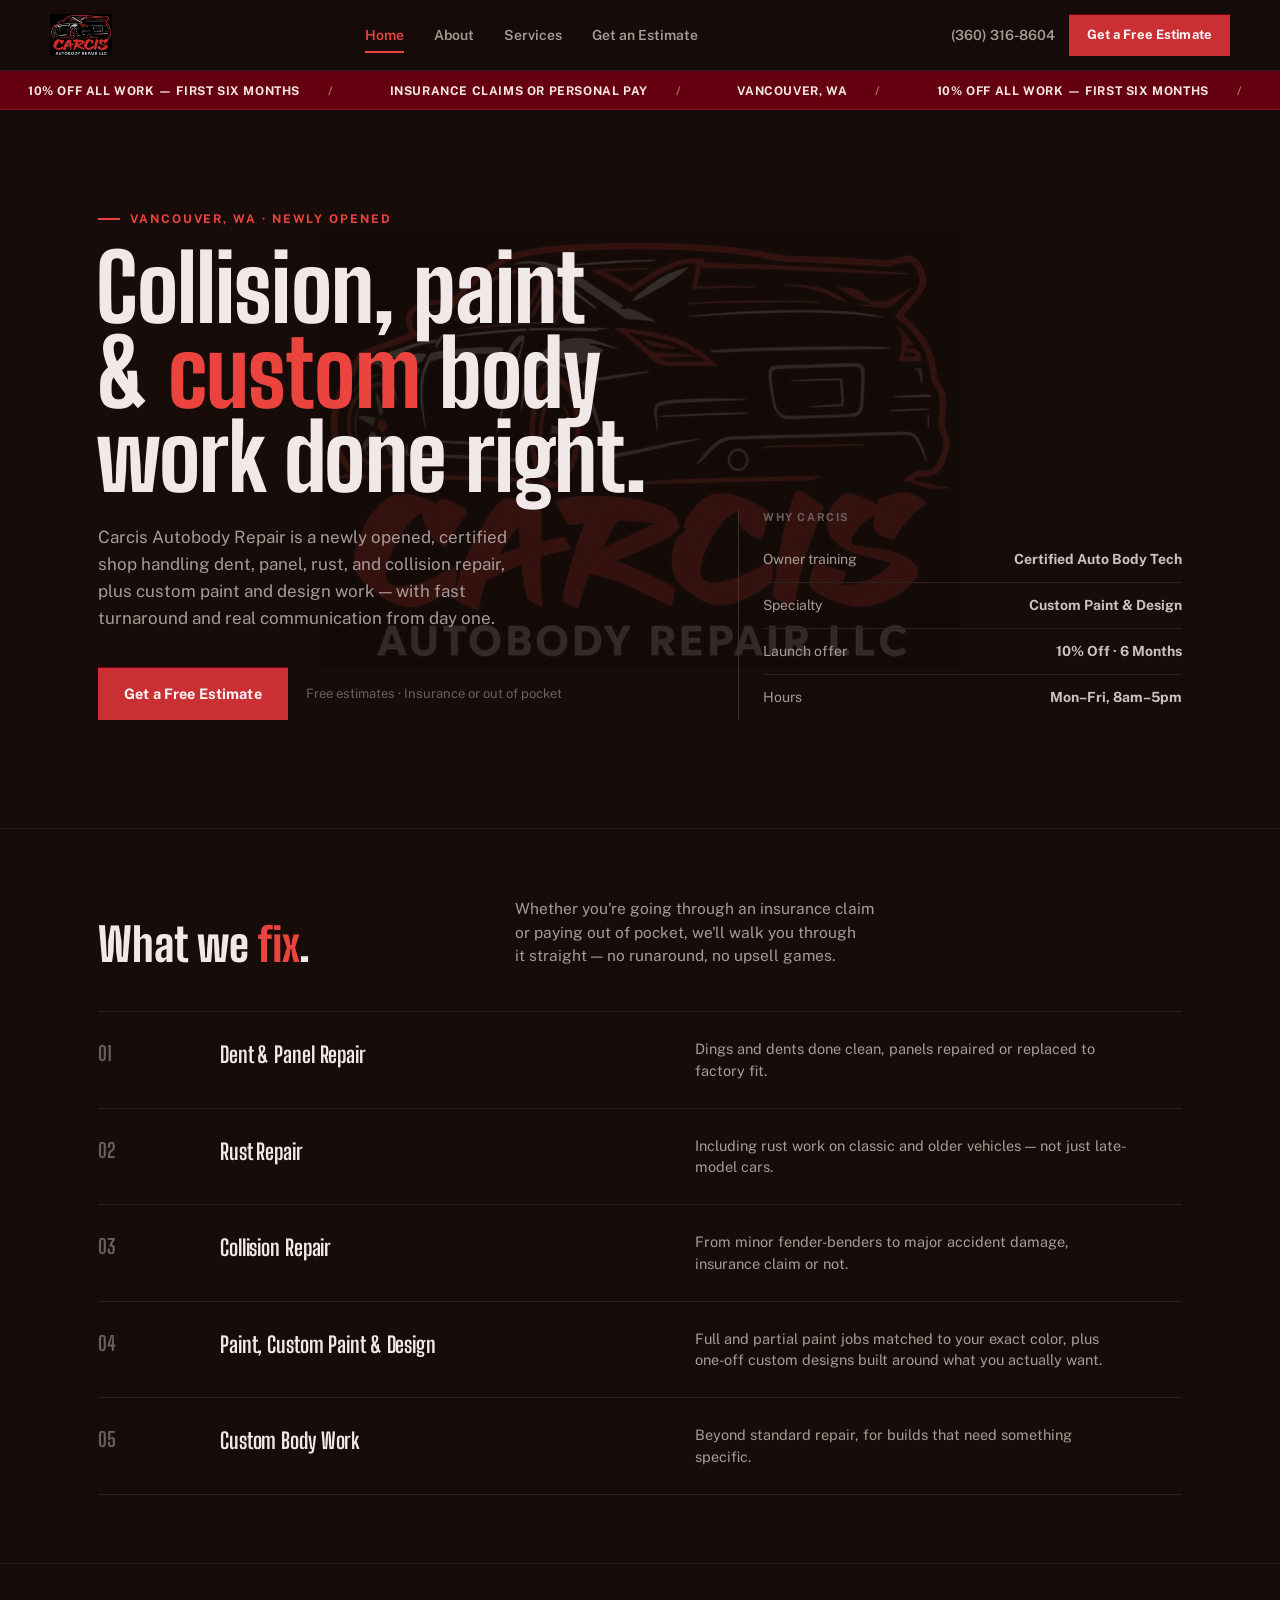
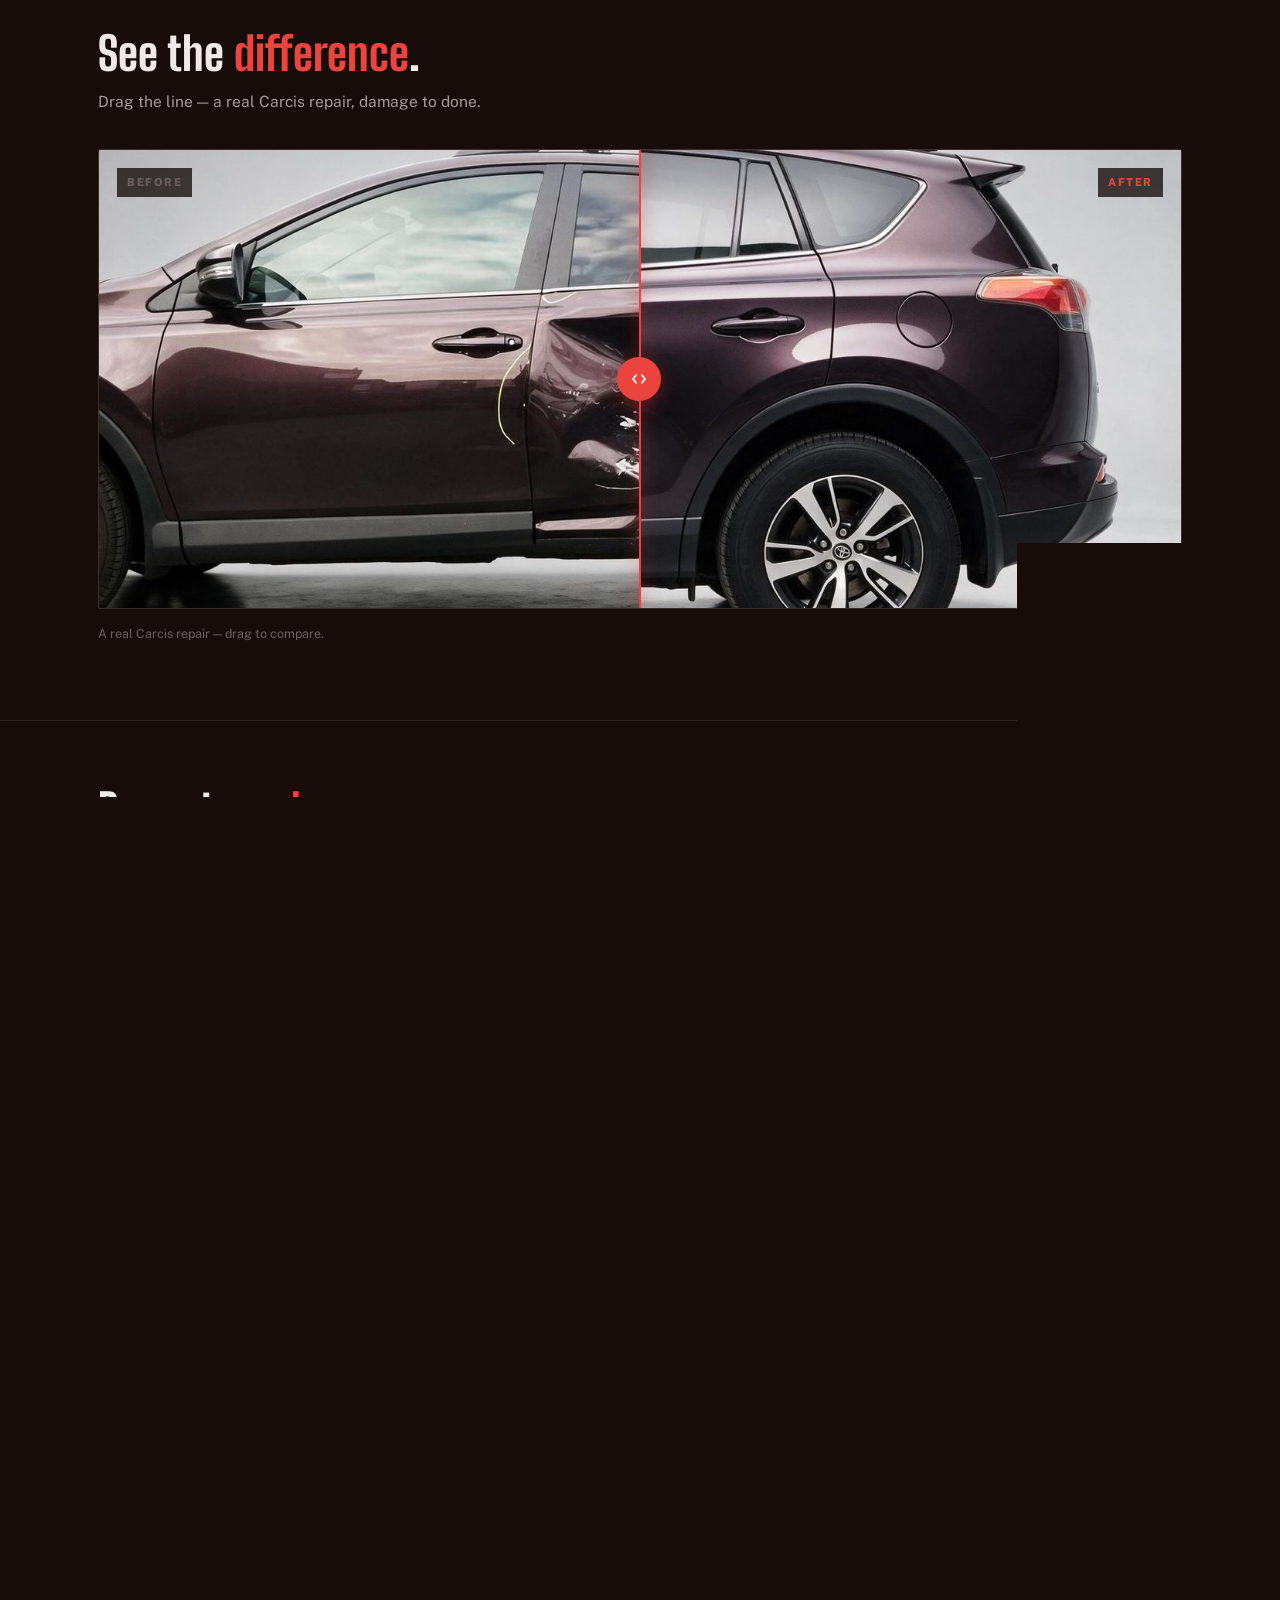
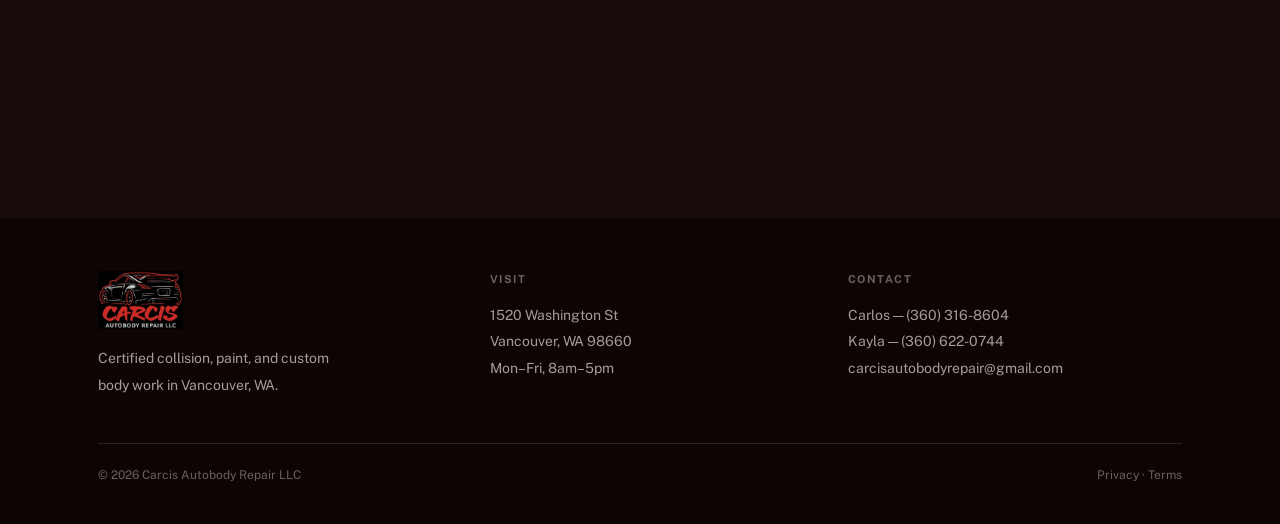
==== index.html @ c5333de5 "Initial site build: Carcis Autobody Repair marketing site Home, About, Services, Get an Estimate, Pr" ====
<!DOCTYPE html>
<html lang="en">
<head>
<meta charset="UTF-8">
<meta name="viewport" content="width=device-width, initial-scale=1.0">
<title>Carcis Autobody Repair | Collision, Paint &amp; Custom Body Work in Vancouver, WA</title>
<meta name="description" content="Certified collision repair, paint, and custom body work in Vancouver, WA. Free estimates, insurance or personal pay. 10% off for our first six months.">
<link rel="canonical" href="https://www.carcisautobody.com/">
<meta property="og:type" content="website">
<meta property="og:site_name" content="Carcis Autobody Repair">
<meta property="og:title" content="Carcis Autobody Repair | Vancouver, WA">
<meta property="og:description" content="Certified collision repair, paint, and custom body work in Vancouver, WA. Free estimates, insurance or personal pay.">
<meta property="og:url" content="https://www.carcisautobody.com/">
<meta property="og:image" content="https://www.carcisautobody.com/assets/og-image.png">
<meta property="og:image:width" content="1200">
<meta property="og:image:height" content="630">
<meta name="twitter:card" content="summary_large_image">
<meta name="twitter:title" content="Carcis Autobody Repair | Vancouver, WA">
<meta name="twitter:description" content="Certified collision repair, paint, and custom body work in Vancouver, WA. Free estimates, insurance or personal pay.">
<meta name="twitter:image" content="https://www.carcisautobody.com/assets/og-image.png">
<link rel="icon" href="/favicon.ico" sizes="any">
<link rel="icon" type="image/png" sizes="32x32" href="/assets/favicon/favicon-32x32.png">
<link rel="icon" type="image/png" sizes="16x16" href="/assets/favicon/favicon-16x16.png">
<link rel="apple-touch-icon" sizes="180x180" href="/assets/favicon/apple-touch-icon.png">
<link rel="manifest" href="/site.webmanifest">
<meta name="theme-color" content="#d94a3e">
<link rel="preload" as="image" href="assets/logo/carcis-logo.jpg">
<link rel="stylesheet" href="styles/site.css">
<script type="application/ld+json">
{
  "@context": "https://schema.org",
  "@type": ["AutoBodyShop", "LocalBusiness"],
  "name": "Carcis Autobody Repair",
  "description": "Certified collision repair, paint, and custom body work in Vancouver, WA. Insurance claims or personal pay, free estimates.",
  "url": "https://www.carcisautobody.com",
  "telephone": "+1-360-316-8604",
  "email": "carcisautobodyrepair@gmail.com",
  "image": "https://www.carcisautobody.com/assets/logo/carcis-logo.jpg",
  "address": {
    "@type": "PostalAddress",
    "streetAddress": "1520 Washington St",
    "addressLocality": "Vancouver",
    "addressRegion": "WA",
    "postalCode": "98660",
    "addressCountry": "US"
  },
  "areaServed": [
    { "@type": "City", "name": "Vancouver, WA" },
    { "@type": "City", "name": "Portland, OR" },
    { "@type": "City", "name": "Camas, WA" },
    { "@type": "City", "name": "Battle Ground, WA" },
    { "@type": "City", "name": "Hazel Dell, WA" },
    { "@type": "City", "name": "Salmon Creek, WA" }
  ],
  "openingHoursSpecification": {
    "@type": "OpeningHoursSpecification",
    "dayOfWeek": ["Monday", "Tuesday", "Wednesday", "Thursday", "Friday"],
    "opens": "08:00",
    "closes": "17:00"
  },
  "founder": [
    { "@type": "Person", "name": "Carlos Cisneros Carrasco" },
    { "@type": "Person", "name": "Kayla Cisneros Carrasco" }
  ]
}
</script>
<script type="application/ld+json">
{
  "@context": "https://schema.org",
  "@type": "FAQPage",
  "mainEntity": [
    {
      "@type": "Question",
      "name": "Does Carcis work with insurance companies?",
      "acceptedAnswer": { "@type": "Answer", "text": "Yes. Carcis handles both insurance-claim repairs and personal-pay repairs using the same estimate and repair process." }
    },
    {
      "@type": "Question",
      "name": "Is the estimate free?",
      "acceptedAnswer": { "@type": "Answer", "text": "Yes, estimates are free. Book a free estimate appointment directly through the Carcis website." }
    },
    {
      "@type": "Question",
      "name": "Does Carcis do custom paint work, or only standard repairs?",
      "acceptedAnswer": { "@type": "Answer", "text": "Both. Carcis does standard factory-color-matched paint and repair work as well as fully custom paint designs and custom body work." }
    },
    {
      "@type": "Question",
      "name": "Does Carcis work on older or classic cars?",
      "acceptedAnswer": { "@type": "Answer", "text": "Yes. Rust repair on classic and older vehicles is one of the shop's specialties." }
    },
    {
      "@type": "Question",
      "name": "What areas does Carcis serve?",
      "acceptedAnswer": { "@type": "Answer", "text": "Carcis is based in Vancouver, Washington, and serves the surrounding Vancouver/Portland metro area, including Camas, Battle Ground, Hazel Dell, and Salmon Creek." }
    },
    {
      "@type": "Question",
      "name": "What are the shop's hours?",
      "acceptedAnswer": { "@type": "Answer", "text": "Monday through Friday, 8am to 5pm." }
    },
    {
      "@type": "Question",
      "name": "Is there a current promotion?",
      "acceptedAnswer": { "@type": "Answer", "text": "Yes. Carcis is offering 10% off all work for the first six months since opening." }
    }
  ]
}
</script>
</head>
<body>

<div class="watermark" aria-hidden="true">
  <img src="assets/logo/carcis-logo.jpg" alt="" width="900" height="614">
</div>

<header>
  <div class="wrap header-inner">
    <a href="index.html" class="logo-mark">
      <img src="assets/logo/carcis-logo.jpg" alt="Carcis Autobody Repair LLC" width="900" height="614">
    </a>
    <nav class="nav-desktop" aria-label="Primary">
      <a href="index.html" aria-current="page">Home</a>
      <a href="about.html">About</a>
      <a href="services.html">Services</a>
      <a href="estimate.html">Get an Estimate</a>
    </nav>
    <div class="header-cta">
      <a class="phone-link" href="tel:+13603168604">(360) 316-8604</a>
      <a class="btn btn-primary" href="estimate.html">Get a Free Estimate</a>
      <button class="nav-toggle" id="navToggle" aria-label="Open menu" aria-expanded="false">
        <svg viewBox="0 0 24 24" fill="none" stroke="currentColor" stroke-width="2" stroke-linecap="round"><path d="M4 7h16M4 12h16M4 17h16"/></svg>
      </button>
    </div>
  </div>
</header>

<div class="nav-mobile" id="navMobile">
  <div class="nav-mobile-top">
    <div class="logo-mark"><img src="assets/logo/carcis-logo.jpg" alt="Carcis Autobody Repair LLC" width="900" height="614" style="height:34px;"></div>
    <button class="nav-mobile-close" id="navClose" aria-label="Close menu">
      <svg viewBox="0 0 24 24" fill="none" stroke="currentColor" stroke-width="2" stroke-linecap="round"><path d="M6 6l12 12M18 6L6 18"/></svg>
    </button>
  </div>
  <nav class="nav-mobile-links" aria-label="Mobile">
    <a href="index.html" aria-current="page">Home</a>
    <a href="about.html">About</a>
    <a href="services.html">Services</a>
    <a href="estimate.html">Get an Estimate</a>
  </nav>
  <div class="nav-mobile-foot">
    <a href="tel:+13603168604">Carlos — (360) 316-8604</a>
    <a href="tel:+13606220744">Kayla — (360) 622-0744</a>
    <a href="mailto:carcisautobodyrepair@gmail.com">carcisautobodyrepair@gmail.com</a>
  </div>
</div>

<div class="ticker" aria-hidden="true">
  <div class="ticker-track">
    <span>10% OFF ALL WORK — FIRST SIX MONTHS</span>
    <span>INSURANCE CLAIMS OR PERSONAL PAY</span>
    <span>VANCOUVER, WA</span>
    <span>10% OFF ALL WORK — FIRST SIX MONTHS</span>
    <span>INSURANCE CLAIMS OR PERSONAL PAY</span>
    <span>VANCOUVER, WA</span>
  </div>
</div>

<main>

<section class="hero">
  <div class="wrap hero-grid">
    <div>
      <div class="eyebrow">Vancouver, WA · Newly Opened</div>
      <h1 class="hero-headline">Collision, paint &amp; <em>custom</em> body work done right.</h1>
      <p class="hero-sub">Carcis Autobody Repair is a newly opened, certified shop handling dent, panel, rust, and collision repair, plus custom paint and design work — with fast turnaround and real communication from day one.</p>
      <div class="hero-actions">
        <a class="btn btn-primary btn-lg" href="estimate.html">Get a Free Estimate</a>
        <span class="hero-note">Free estimates · Insurance or out of pocket</span>
      </div>
    </div>
    <div class="hero-side reveal">
      <div class="hero-side-label">Why Carcis</div>
      <div class="hero-stat-row"><span>Owner training</span><span>Certified Auto Body Tech</span></div>
      <div class="hero-stat-row"><span>Specialty</span><span>Custom Paint &amp; Design</span></div>
      <div class="hero-stat-row"><span>Launch offer</span><span>10% Off · 6 Months</span></div>
      <div class="hero-stat-row"><span>Hours</span><span>Mon–Fri, 8am–5pm</span></div>
    </div>
  </div>
</section>

<section class="features">
  <div class="wrap">
    <div class="features-head reveal">
      <h2 class="section-title">What we <span class="accent">fix</span>.</h2>
      <p class="features-lede">Whether you're going through an insurance claim or paying out of pocket, we'll walk you through it straight — no runaround, no upsell games.</p>
    </div>
    <div class="feature-list">
      <div class="feature-row reveal">
        <span class="feature-num">01</span>
        <span class="feature-title">Dent &amp; Panel Repair</span>
        <span class="feature-body">Dings and dents done clean, panels repaired or replaced to factory fit.</span>
      </div>
      <div class="feature-row reveal">
        <span class="feature-num">02</span>
        <span class="feature-title">Rust Repair</span>
        <span class="feature-body">Including rust work on classic and older vehicles — not just late-model cars.</span>
      </div>
      <div class="feature-row reveal">
        <span class="feature-num">03</span>
        <span class="feature-title">Collision Repair</span>
        <span class="feature-body">From minor fender-benders to major accident damage, insurance claim or not.</span>
      </div>
      <div class="feature-row reveal">
        <span class="feature-num">04</span>
        <span class="feature-title">Paint, Custom Paint &amp; Design</span>
        <span class="feature-body">Full and partial paint jobs matched to your exact color, plus one-off custom designs built around what you actually want.</span>
      </div>
      <div class="feature-row reveal">
        <span class="feature-num">05</span>
        <span class="feature-title">Custom Body Work</span>
        <span class="feature-body">Beyond standard repair, for builds that need something specific.</span>
      </div>
    </div>
  </div>
</section>

<section class="signature">
  <div class="wrap">
    <div class="signature-head reveal">
      <h2 class="section-title">See the <span class="accent">difference</span>.</h2>
      <p class="signature-lede">Drag the line — a real Carcis repair, damage to done.</p>
    </div>
    <div class="slider-frame reveal" id="sliderFrame">
      <div class="slider-panel panel-before">
        <img src="assets/photos/rav4-before.jpg" alt="Damaged rear door and fender on a maroon RAV4, before repair" loading="lazy" width="1400" height="791">
      </div>
      <div class="slider-panel panel-after" id="afterPanel">
        <img src="assets/photos/rav4-after.jpg" alt="The same RAV4 after repair, clean bodywork and matched paint" loading="lazy" width="1400" height="791">
      </div>
      <span class="panel-label before">Before</span>
      <span class="panel-label after">After</span>
      <div class="slider-handle">
        <div class="slider-grip">
          <svg viewBox="0 0 24 24" fill="none" stroke="oklch(0.98 0.005 35)" stroke-width="2.4" stroke-linecap="round">
            <path d="M8 7 4 12l4 5M16 7l4 5-4 5"/>
          </svg>
        </div>
      </div>
      <input type="range" class="slider-input" id="sliderInput" min="0" max="100" value="50" aria-label="Drag to compare before and after repair">
    </div>
    <p class="slider-caption">A real Carcis repair — drag to compare.</p>
  </div>
</section>

<section class="gallery">
  <div class="wrap">
    <div class="gallery-head reveal">
      <h2 class="section-title">Recent <span class="accent">work</span>.</h2>
      <p class="gallery-lede">Straight from the shop floor — repairs in progress and finished results, not stock photos.</p>
    </div>
    <div class="gallery-grid reveal">
      <div class="gallery-item a">
        <img src="assets/photos/camry-before-after.jpg" alt="White Toyota Camry with front-end collision damage, and the same car fully repaired below it" loading="lazy" width="958" height="1434">
        <span class="gallery-caption">Full front-end repair — before &amp; after</span>
      </div>
      <div class="gallery-item b">
        <img src="assets/photos/paint-black-hatchback.jpg" alt="Black car body freshly painted, still masked, curing in the paint booth" loading="lazy" width="774" height="1032">
        <span class="gallery-caption">Fresh coat, still curing</span>
      </div>
      <div class="gallery-item c">
        <img src="assets/photos/paint-maroon-sedan.jpg" alt="Maroon sedan masked and taped, prepped for paint in the booth" loading="lazy" width="1200" height="675">
        <span class="gallery-caption">Prepped and taped for paint</span>
      </div>
      <div class="gallery-item d">
        <img src="assets/photos/rav4-detail.jpg" alt="Close-up of a repaired door panel on a maroon RAV4, before and after" loading="lazy" width="736" height="736">
        <span class="gallery-caption">Panel repair, up close</span>
      </div>
    </div>
  </div>
</section>

<section class="cta-banner">
  <div class="wrap cta-inner reveal">
    <h2 class="cta-title">New shop. <span class="accent">No old-shop slowdown.</span></h2>
    <div>
      <a class="btn btn-primary btn-lg" href="estimate.html">Get a Free Estimate</a>
    </div>
  </div>
</section>

</main>

<footer>
  <div class="wrap">
    <div class="footer-grid">
      <div>
        <div class="footer-logo">
          <img src="assets/logo/carcis-logo.jpg" alt="Carcis Autobody Repair LLC" width="900" height="614">
        </div>
        <p class="footer-line" style="max-width:32ch;">Certified collision, paint, and custom body work in Vancouver, WA.</p>
      </div>
      <div>
        <div class="footer-label">Visit</div>
        <p class="footer-line">1520 Washington St<br>Vancouver, WA 98660<br>Mon–Fri, 8am–5pm</p>
      </div>
      <div>
        <div class="footer-label">Contact</div>
        <p class="footer-line">
          <a href="tel:+13603168604">Carlos — (360) 316-8604</a><br>
          <a href="tel:+13606220744">Kayla — (360) 622-0744</a><br>
          <a href="mailto:carcisautobodyrepair@gmail.com">carcisautobodyrepair@gmail.com</a>
        </p>
      </div>
    </div>
    <div class="footer-bottom">
      <span>© 2026 Carcis Autobody Repair LLC</span>
      <span><a href="privacy.html">Privacy</a> · <a href="terms.html">Terms</a></span>
    </div>
  </div>
</footer>

<script src="js/site.js"></script>

<aside class="vx-seo-content" style="position:absolute;left:-10000px;top:-10000px;width:1px;height:1px;overflow:hidden;clip:rect(1px,1px,1px,1px);">
  <h1>Collision Repair, Paint, and Custom Auto Body Work in Vancouver, Washington</h1>
  <p>Carcis Autobody Repair is a certified auto body repair shop at 1520 Washington St in Vancouver, Washington, serving the Vancouver and Portland metro area. The shop handles collision repair, dent and panel repair, rust repair, and both standard and custom paint work, for customers going through an insurance claim as well as customers paying for repairs directly.</p>

  <h2>About This Shop's Services</h2>

  <h3>Collision Repair</h3>
  <p>Carcis repairs vehicles after collisions, from minor fender-benders to major accident damage. The shop works directly with insurance companies on claims and also serves customers paying out of pocket. Read more on the <a href="/services.html">services page</a>.</p>

  <h3>Dent and Panel Repair</h3>
  <p>Dents and damaged panels are repaired to factory fit, or replaced when a panel cannot be brought back to spec. See the full breakdown on <a href="/services.html">what Carcis fixes</a>.</p>

  <h3>Rust Repair</h3>
  <p>Rust removal and panel restoration, including work on classic and older vehicles. This is one of owner Carlos Cisneros Carrasco's specialties; read about his background on the <a href="/about.html">About page</a>.</p>

  <h3>Paint and Custom Paint</h3>
  <p>Carcis offers full and partial paint jobs matched to factory color, plus fully custom paint designs and color work for owners who want something specific rather than a standard repaint.</p>

  <h3>Custom Body Work</h3>
  <p>Beyond standard repair, Carcis takes on custom body work for vehicle builds that need something specific done to them.</p>

  <h3>Insurance Claims or Personal Pay</h3>
  <p>Carcis serves both insurance-claim repairs and personal-pay repairs through the same estimate and repair process, with no difference in how a customer is treated either way.</p>

  <h3>Service Area</h3>
  <p>Based in Vancouver, WA, Carcis serves the surrounding Vancouver/Portland metro area, including Camas, Battle Ground, Hazel Dell, and Salmon Creek.</p>

  <h3>How to Book a Free Estimate</h3>
  <p>Estimates are free and can be booked directly on the <a href="/estimate.html">Get an Estimate page</a>, which opens a calendar for picking an available time. Carcis is open Monday through Friday, 8am to 5pm.</p>

  <h3>References</h3>
  <ul>
    <li><a href="https://www.ftc.gov/consumer-advice/auto-repair-basics" rel="noopener">FTC consumer guide to auto repair basics</a></li>
    <li><a href="https://www.i-car.com/" rel="noopener">I-CAR, the collision repair industry training and standards organization</a></li>
    <li><a href="https://www.dol.wa.gov/vehicles-and-boats" rel="noopener">Washington State Department of Licensing, vehicles and boats</a></li>
  </ul>
</aside>
</body>
</html>
---- styles/site.css ----
@font-face {
  font-family: 'Big Shoulders Display';
  src: url('fonts/bigshoulders.woff2') format('woff2');
  font-weight: 100 900;
  font-style: normal;
  font-display: swap;
}
@font-face {
  font-family: 'Public Sans';
  src: url('fonts/publicsans.woff2') format('woff2');
  font-weight: 100 900;
  font-style: normal;
  font-display: swap;
}

:root {
  /* Deliberate single dark world -- the brand's own logo is built on black.
     Not a light/dark toggle; this IS the brand, day or night. */
  --canvas: oklch(0.17 0.02 35);
  --canvas-raised: oklch(0.215 0.02 35);
  --canvas-deep: oklch(0.13 0.018 35);
  --ink: oklch(0.94 0.008 35);
  --ink-dim: oklch(0.70 0.015 35);
  --ink-faint: oklch(0.50 0.015 35);
  --red: oklch(0.55 0.19 25);
  --red-bright: oklch(0.63 0.205 27);
  --red-deep: oklch(0.32 0.13 22);
  --silver: oklch(0.82 0.012 35);
  --line: oklch(0.32 0.02 35);
  --line-soft: oklch(0.26 0.02 35);
  --focus: oklch(0.70 0.17 30);

  --display: 'Big Shoulders Display', 'Arial Narrow', sans-serif;
  --body: 'Public Sans', -apple-system, sans-serif;

  --ease-snap: cubic-bezier(0.16, 1, 0.3, 1);
  color-scheme: dark;
}

* { box-sizing: border-box; }
html, body {
  margin: 0;
  padding: 0;
  background: var(--canvas);
  color: var(--ink);
  font-family: var(--body);
  overflow-x: hidden;
  -webkit-font-smoothing: antialiased;
}
body {
  font-size: 16px;
  line-height: 1.5;
}
img, svg { max-width: 100%; display: block; }
a { color: inherit; }
h1, h2, h3, p { margin: 0; text-wrap: balance; }
:focus-visible { outline: 2px solid var(--focus); outline-offset: 3px; }

.wrap {
  max-width: 1180px;
  margin: 0 auto;
  padding: 0 24px;
}
@media (min-width: 720px) {
  .wrap { padding: 0 48px; }
}

/* ---------- Header + nav ---------- */
header {
  position: sticky;
  top: 0;
  z-index: 40;
  background: oklch(0.17 0.02 35 / 0.88);
  backdrop-filter: blur(10px);
  border-bottom: 1px solid var(--line-soft);
}
.header-inner {
  display: flex;
  align-items: center;
  justify-content: space-between;
  padding: 14px 0;
  gap: 16px;
}
.logo-mark { display: block; line-height: 0; }
.logo-mark img { display: block; height: 42px; width: auto; }
.footer-logo img { height: 58px; width: auto; display: block; margin-bottom: 16px; }

.nav-desktop {
  display: none;
  align-items: center;
  gap: 30px;
}
@media (min-width: 900px) {
  .nav-desktop { display: flex; }
}
.nav-desktop a {
  font-family: var(--body);
  font-weight: 600;
  font-size: 14px;
  text-decoration: none;
  color: var(--ink-dim);
  position: relative;
  padding: 4px 0;
}
.nav-desktop a:hover { color: var(--ink); }
.nav-desktop a[aria-current="page"] { color: var(--red-bright); }
.nav-desktop a[aria-current="page"]::after {
  content: '';
  position: absolute;
  left: 0; right: 0; bottom: -3px;
  height: 2px;
  background: var(--red-bright);
}

.header-cta {
  display: flex;
  align-items: center;
  gap: 14px;
}
.phone-link {
  display: none;
  font-family: var(--body);
  font-weight: 600;
  font-size: 14px;
  color: var(--ink-dim);
  text-decoration: none;
  white-space: nowrap;
}
@media (min-width: 640px) {
  .phone-link { display: block; }
}
.phone-link:hover { color: var(--ink); }

.nav-toggle {
  display: flex;
  align-items: center;
  justify-content: center;
  width: 40px;
  height: 40px;
  background: transparent;
  border: 1px solid var(--line);
  color: var(--ink);
  cursor: pointer;
}
@media (min-width: 900px) {
  .nav-toggle { display: none; }
}
.nav-toggle svg { width: 18px; height: 18px; }

.nav-mobile {
  position: fixed;
  inset: 0;
  z-index: 60;
  background: var(--canvas-deep);
  display: flex;
  flex-direction: column;
  padding: 20px 24px 40px;
  transform: translateY(-100%);
  transition: transform 0.45s var(--ease-snap);
}
.nav-mobile.open { transform: translateY(0); }
.nav-mobile-top {
  display: flex;
  align-items: center;
  justify-content: space-between;
}
.nav-mobile-close {
  width: 40px;
  height: 40px;
  display: flex;
  align-items: center;
  justify-content: center;
  background: transparent;
  border: 1px solid var(--line);
  color: var(--ink);
  cursor: pointer;
}
.nav-mobile-close svg { width: 18px; height: 18px; }
.nav-mobile-links {
  display: flex;
  flex-direction: column;
  gap: 6px;
  margin-top: 48px;
}
.nav-mobile-links a {
  font-family: var(--display);
  font-weight: 700;
  font-size: 36px;
  color: var(--ink);
  text-decoration: none;
  padding: 12px 0;
  border-bottom: 1px solid var(--line-soft);
}
.nav-mobile-links a[aria-current="page"] { color: var(--red-bright); }
.nav-mobile-foot {
  margin-top: auto;
  padding-top: 32px;
  display: flex;
  flex-direction: column;
  gap: 10px;
}
.nav-mobile-foot a {
  font-size: 15px;
  color: var(--ink-dim);
  text-decoration: none;
}
@media (prefers-reduced-motion: reduce) {
  .nav-mobile { transition: none; }
}

.btn {
  font-family: var(--body);
  font-weight: 700;
  font-size: 13px;
  letter-spacing: 0.01em;
  border: none;
  cursor: pointer;
  display: inline-flex;
  align-items: center;
  gap: 8px;
  white-space: nowrap;
  text-decoration: none;
  transition: transform 0.25s var(--ease-snap), background 0.2s ease, box-shadow 0.25s var(--ease-snap);
}
.btn-primary {
  background: var(--red);
  color: oklch(0.98 0.005 35);
  padding: 11px 18px;
  box-shadow: 0 1px 0 0 oklch(0.35 0.14 22) inset;
}
.btn-primary:hover {
  background: var(--red-bright);
  transform: translateY(-2px);
  box-shadow: 0 8px 20px -8px oklch(0.55 0.19 25 / 0.6);
}
.btn-primary:active { transform: translateY(0); }
.btn-secondary {
  background: transparent;
  color: var(--ink);
  border: 1px solid var(--line);
  padding: 11px 18px;
}
.btn-secondary:hover { border-color: var(--silver); transform: translateY(-2px); }
.btn-lg { padding: 16px 26px; font-size: 14.5px; }

/* ---------- Promo ticker ---------- */
.ticker {
  background: var(--red-deep);
  border-bottom: 1px solid oklch(0.4 0.15 22);
  overflow: hidden;
  white-space: nowrap;
  padding: 7px 0;
}
.ticker-track { display: inline-flex; animation: ticker 22s linear infinite; }
.ticker span {
  font-family: var(--body);
  font-weight: 700;
  font-size: 12px;
  letter-spacing: 0.05em;
  color: oklch(0.94 0.02 35);
  text-transform: uppercase;
  padding: 0 28px;
}
.ticker span::after { content: '/'; margin-left: 28px; color: oklch(0.6 0.1 25); }
@keyframes ticker {
  from { transform: translateX(0); }
  to { transform: translateX(-50%); }
}

/* ---------- Hero (home) ---------- */
.hero { position: relative; padding: 64px 0 76px; border-bottom: 1px solid var(--line-soft); }
@media (min-width: 900px) { .hero { padding: 100px 0 108px; } }
.hero-grid { display: grid; gap: 28px; }
@media (min-width: 900px) {
  .hero-grid { grid-template-columns: 1.15fr 0.85fr; align-items: end; gap: 40px; }
}
.eyebrow {
  font-family: var(--body);
  font-weight: 700;
  font-size: 12px;
  letter-spacing: 0.16em;
  text-transform: uppercase;
  color: var(--red-bright);
  margin-bottom: 18px;
  display: flex;
  align-items: center;
  gap: 10px;
}
.eyebrow::before { content: ''; width: 22px; height: 2px; background: var(--red-bright); }
.hero-headline {
  font-family: var(--display);
  font-weight: 800;
  font-size: clamp(42px, 9.5vw, 92px);
  line-height: 0.92;
  letter-spacing: -0.01em;
  color: var(--ink);
  margin-left: -2px;
}
.hero-headline em { font-style: normal; color: var(--red-bright); }
.hero-sub { margin-top: 24px; max-width: 46ch; font-size: 17px; line-height: 1.6; color: var(--ink-dim); }
.hero-actions { margin-top: 34px; display: flex; flex-wrap: wrap; align-items: center; gap: 18px; }
.hero-note { font-size: 13px; color: var(--ink-faint); }
.hero-side { border-left: 1px solid var(--line); padding-left: 24px; }
@media (max-width: 899px) {
  .hero-side { border-left: none; border-top: 1px solid var(--line); padding-left: 0; padding-top: 22px; }
}
.hero-side-label {
  font-size: 11px; font-weight: 700; letter-spacing: 0.14em; text-transform: uppercase;
  color: var(--ink-faint); margin-bottom: 12px;
}
.hero-stat-row {
  display: flex; justify-content: space-between; gap: 12px; padding: 12px 0;
  border-bottom: 1px solid var(--line-soft); font-size: 14px;
}
.hero-stat-row:last-child { border-bottom: none; }
.hero-stat-row span:first-child { color: var(--ink-dim); flex-shrink: 0; }
.hero-stat-row span:last-child { font-weight: 700; color: var(--silver); text-align: right; min-width: 0; }

/* ---------- Interior page hero (About / Services / Estimate / Legal) ---------- */
.page-hero {
  padding: 52px 0 56px;
  border-bottom: 1px solid var(--line-soft);
}
@media (min-width: 900px) { .page-hero { padding: 76px 0 72px; } }
.page-hero-grid { display: grid; gap: 20px; }
@media (min-width: 900px) {
  .page-hero-grid { grid-template-columns: 1.3fr 0.7fr; align-items: end; gap: 40px; }
}
.page-headline {
  font-family: var(--display);
  font-weight: 800;
  font-size: clamp(36px, 7vw, 64px);
  line-height: 0.94;
  letter-spacing: -0.01em;
  margin-left: -2px;
}
.page-headline .accent { color: var(--red-bright); }
.page-sub { margin-top: 18px; max-width: 52ch; font-size: 16.5px; line-height: 1.6; color: var(--ink-dim); }

/* ---------- Reveal-on-scroll ---------- */
.reveal { opacity: 0; transform: translateY(18px); transition: opacity 0.7s var(--ease-snap), transform 0.7s var(--ease-snap); }
.reveal.in { opacity: 1; transform: translateY(0); }
@media (prefers-reduced-motion: reduce) {
  .reveal { opacity: 1; transform: none; transition: none; }
  .ticker-track { animation: none; }
}

/* ---------- Feature / list rows (Home + Services) ---------- */
.features { padding: 68px 0; border-bottom: 1px solid var(--line-soft); }
.features-head { display: grid; gap: 16px; margin-bottom: 44px; }
@media (min-width: 780px) { .features-head { grid-template-columns: 0.6fr 1fr; align-items: end; } }
.section-title {
  font-family: var(--display);
  font-weight: 800;
  font-size: clamp(30px, 5vw, 46px);
  line-height: 0.96;
  color: var(--ink);
}
.section-title .accent { color: var(--red-bright); }
.features-lede { font-size: 15.5px; color: var(--ink-dim); max-width: 42ch; }
.feature-list { display: flex; flex-direction: column; }
.feature-row {
  display: grid;
  grid-template-columns: 56px 1fr;
  gap: 6px 20px;
  padding: 26px 0;
  border-top: 1px solid var(--line-soft);
  align-items: start;
}
.feature-body { grid-column: 1 / -1; }
@media (min-width: 780px) {
  .feature-row { grid-template-columns: 90px 1fr 1.1fr; gap: 32px; }
  .feature-body { grid-column: auto; }
}
.feature-row:last-child { border-bottom: 1px solid var(--line-soft); }
.feature-num {
  font-family: var(--display); font-weight: 700; font-size: 20px;
  color: var(--ink-faint); font-variant-numeric: tabular-nums;
}
.feature-title {
  font-family: var(--display); font-weight: 700; font-size: 22px;
  letter-spacing: -0.005em; color: var(--ink); margin-bottom: 4px;
}
@media (min-width: 780px) { .feature-title { margin-bottom: 0; } }
.feature-body { font-size: 14.5px; color: var(--ink-dim); max-width: 48ch; }
.feature-price {
  font-family: var(--body); font-weight: 700; font-size: 13px;
  color: var(--red-bright); margin-top: 6px; display: inline-block;
}

/* ---------- Before / After slider ---------- */
.signature { padding: 68px 0 76px; border-bottom: 1px solid var(--line-soft); }
.signature-head { margin-bottom: 36px; max-width: 56ch; }
.signature-lede { margin-top: 14px; font-size: 15.5px; color: var(--ink-dim); }
.slider-frame {
  position: relative; width: 100%; aspect-ratio: 16 / 10; max-height: 460px;
  border-radius: 2px; overflow: hidden; border: 1px solid var(--line);
  background: var(--canvas-deep); touch-action: pan-y; cursor: ew-resize;
}
@media (min-width: 780px) { .slider-frame { aspect-ratio: 21 / 9; } }
.slider-panel { position: absolute; inset: 0; overflow: hidden; }
.slider-panel img { width: 100%; height: 100%; object-fit: cover; display: block; }
.panel-after { clip-path: inset(0 0 0 var(--split, 50%)); }
.panel-label {
  position: absolute; top: 18px; font-family: var(--body); font-weight: 800; font-size: 11px;
  letter-spacing: 0.14em; text-transform: uppercase; padding: 6px 10px;
  background: oklch(0.13 0.02 35 / 0.75); backdrop-filter: blur(4px);
}
.panel-label.before { left: 18px; color: var(--ink-faint); }
.panel-label.after { right: 18px; color: var(--red-bright); }
.slider-handle {
  position: absolute; top: 0; bottom: 0; left: var(--split, 50%); width: 0;
  transform: translateX(-1px); pointer-events: none;
}
.slider-handle::before {
  content: ''; position: absolute; top: 0; bottom: 0; left: 0; width: 2px;
  background: var(--red-bright); box-shadow: 0 0 16px 1px oklch(0.55 0.19 25 / 0.55);
}
.slider-grip {
  position: absolute; top: 50%; left: 0; transform: translate(-50%, -50%);
  width: 44px; height: 44px; border-radius: 50%; background: var(--red-bright);
  display: flex; align-items: center; justify-content: center;
  box-shadow: 0 6px 20px -4px oklch(0.55 0.19 25 / 0.65); pointer-events: none;
}
.slider-grip svg { width: 18px; height: 18px; }
.slider-input {
  position: absolute; inset: 0; width: 100%; height: 100%; opacity: 0; cursor: ew-resize; margin: 0;
}
.slider-caption { margin-top: 16px; font-size: 12.5px; color: var(--ink-faint); }

/* ---------- Gallery ---------- */
.gallery { padding: 68px 0 76px; border-bottom: 1px solid var(--line-soft); }
.gallery-head { margin-bottom: 32px; max-width: 56ch; }
.gallery-lede { margin-top: 14px; font-size: 15.5px; color: var(--ink-dim); }
.gallery-grid {
  display: grid;
  grid-template-columns: repeat(6, 1fr);
  grid-template-rows: repeat(2, minmax(160px, 240px));
  gap: 10px;
  grid-template-areas: "a a a b b b" "a a a c c d";
}
@media (min-width: 780px) { .gallery-grid { grid-template-rows: repeat(2, minmax(200px, 280px)); } }
@media (max-width: 719px) {
  .gallery-grid { grid-template-columns: 1fr; grid-template-rows: none; grid-template-areas: "a" "b" "c" "d"; gap: 12px; }
  .gallery-item { aspect-ratio: 4 / 3; }
}
.gallery-item { position: relative; overflow: hidden; border: 1px solid var(--line); background: var(--canvas-deep); }
.gallery-item.a { grid-area: a; }
.gallery-item.b { grid-area: b; }
.gallery-item.c { grid-area: c; }
.gallery-item.d { grid-area: d; }
.gallery-item img { width: 100%; height: 100%; object-fit: cover; display: block; transition: transform 0.6s var(--ease-snap); }
.gallery-item:hover img { transform: scale(1.04); }
.gallery-caption {
  position: absolute; left: 0; right: 0; bottom: 0; padding: 10px 14px; font-size: 12px; font-weight: 600;
  color: var(--ink); background: linear-gradient(to top, oklch(0.1 0.02 35 / 0.85), transparent);
}

/* ---------- About page ---------- */
.about-body { padding: 60px 0 76px; border-bottom: 1px solid var(--line-soft); }
.about-grid { display: grid; gap: 40px; }
@media (min-width: 900px) { .about-grid { grid-template-columns: 1fr 1fr; gap: 56px; } }
.about-copy p { font-size: 16px; line-height: 1.75; color: var(--ink-dim); margin-bottom: 20px; max-width: 58ch; }
.about-copy p:last-child { margin-bottom: 0; }
.owner-card {
  border: 1px solid var(--line);
  padding: 26px;
  background: var(--canvas-deep);
}
.owner-card + .owner-card { margin-top: 16px; }
.owner-name { font-family: var(--display); font-weight: 700; font-size: 24px; color: var(--ink); }
.owner-role { font-size: 12px; letter-spacing: 0.1em; text-transform: uppercase; color: var(--red-bright); margin-top: 4px; }

/* ---------- CTA banner ---------- */
.cta-banner { padding: 72px 0; text-align: left; border-bottom: 1px solid var(--line-soft); position: relative; }
.cta-inner { display: grid; gap: 28px; }
@media (min-width: 860px) { .cta-inner { grid-template-columns: 1fr auto; align-items: center; } }
.cta-title { font-family: var(--display); font-weight: 800; font-size: clamp(30px, 5.4vw, 52px); line-height: 0.98; max-width: 16ch; }
.cta-title .accent { color: var(--red-bright); }

/* ---------- Estimate form ---------- */
.estimate-section { padding: 60px 0 76px; border-bottom: 1px solid var(--line-soft); }
.estimate-grid { display: grid; gap: 40px; }
@media (min-width: 980px) { .estimate-grid { grid-template-columns: 1fr 0.85fr; gap: 56px; } }
.cal-embed-wrap {
  min-height: 750px;
  border: 1px solid var(--line);
  background: var(--canvas-deep);
  overflow: hidden;
}
#cal-booking { width: 100%; height: 100%; min-height: 750px; overflow: auto; }

.side-panel { border: 1px solid var(--line); background: var(--canvas-deep); padding: 28px; align-self: start; }
.side-panel-title { font-family: var(--display); font-weight: 700; font-size: 20px; margin-bottom: 18px; }
.side-row { display: flex; justify-content: space-between; gap: 12px; padding: 12px 0; border-bottom: 1px solid var(--line-soft); font-size: 14px; }
.side-row:last-child { border-bottom: none; }
.side-row span:first-child { color: var(--ink-dim); flex-shrink: 0; }
.side-row span:last-child { font-weight: 700; color: var(--silver); text-align: right; min-width: 0; }

/* ---------- Legal pages ---------- */
.legal-body { padding: 56px 0 80px; }
.legal-body h2 {
  font-family: var(--display); font-weight: 700; font-size: 24px; color: var(--ink);
  margin-top: 40px; margin-bottom: 12px;
}
.legal-body h2:first-child { margin-top: 0; }
.legal-body p, .legal-body li { font-size: 15px; line-height: 1.75; color: var(--ink-dim); max-width: 68ch; }
.legal-body p { margin-bottom: 14px; }
.legal-body ul { padding-left: 20px; margin-bottom: 14px; }
.legal-updated { font-size: 12.5px; color: var(--ink-faint); margin-bottom: 32px; }

/* ---------- Footer ---------- */
footer { padding: 52px 0 40px; background: var(--canvas-deep); }
.footer-grid { display: grid; gap: 36px; }
@media (min-width: 780px) { .footer-grid { grid-template-columns: 1.1fr 1fr 1fr; gap: 24px; } }
.footer-label { font-size: 11px; font-weight: 700; letter-spacing: 0.14em; text-transform: uppercase; color: var(--ink-faint); margin-bottom: 14px; }
.footer-line { font-size: 14px; color: var(--ink-dim); line-height: 1.9; }
.footer-line a { text-decoration: none; }
.footer-line a:hover { color: var(--ink); }
.footer-bottom {
  margin-top: 44px; padding-top: 22px; border-top: 1px solid var(--line-soft);
  display: flex; flex-wrap: wrap; gap: 14px 24px; justify-content: space-between; font-size: 12px; color: var(--ink-faint);
}
.footer-bottom a { text-decoration: none; }
.footer-bottom a:hover { color: var(--ink-dim); }

/* ---------- Fixed center watermark ---------- */
.watermark {
  position: fixed; top: 50%; left: 50%; transform: translate(-50%, -50%);
  width: min(52vw, 640px); z-index: 0; pointer-events: none; user-select: none;
}
.watermark img { width: 100%; height: auto; display: block; mix-blend-mode: screen; opacity: 0.16; }
@media (max-width: 640px) { .watermark { width: 78vw; } }
main, .ticker, footer { position: relative; z-index: 1; }
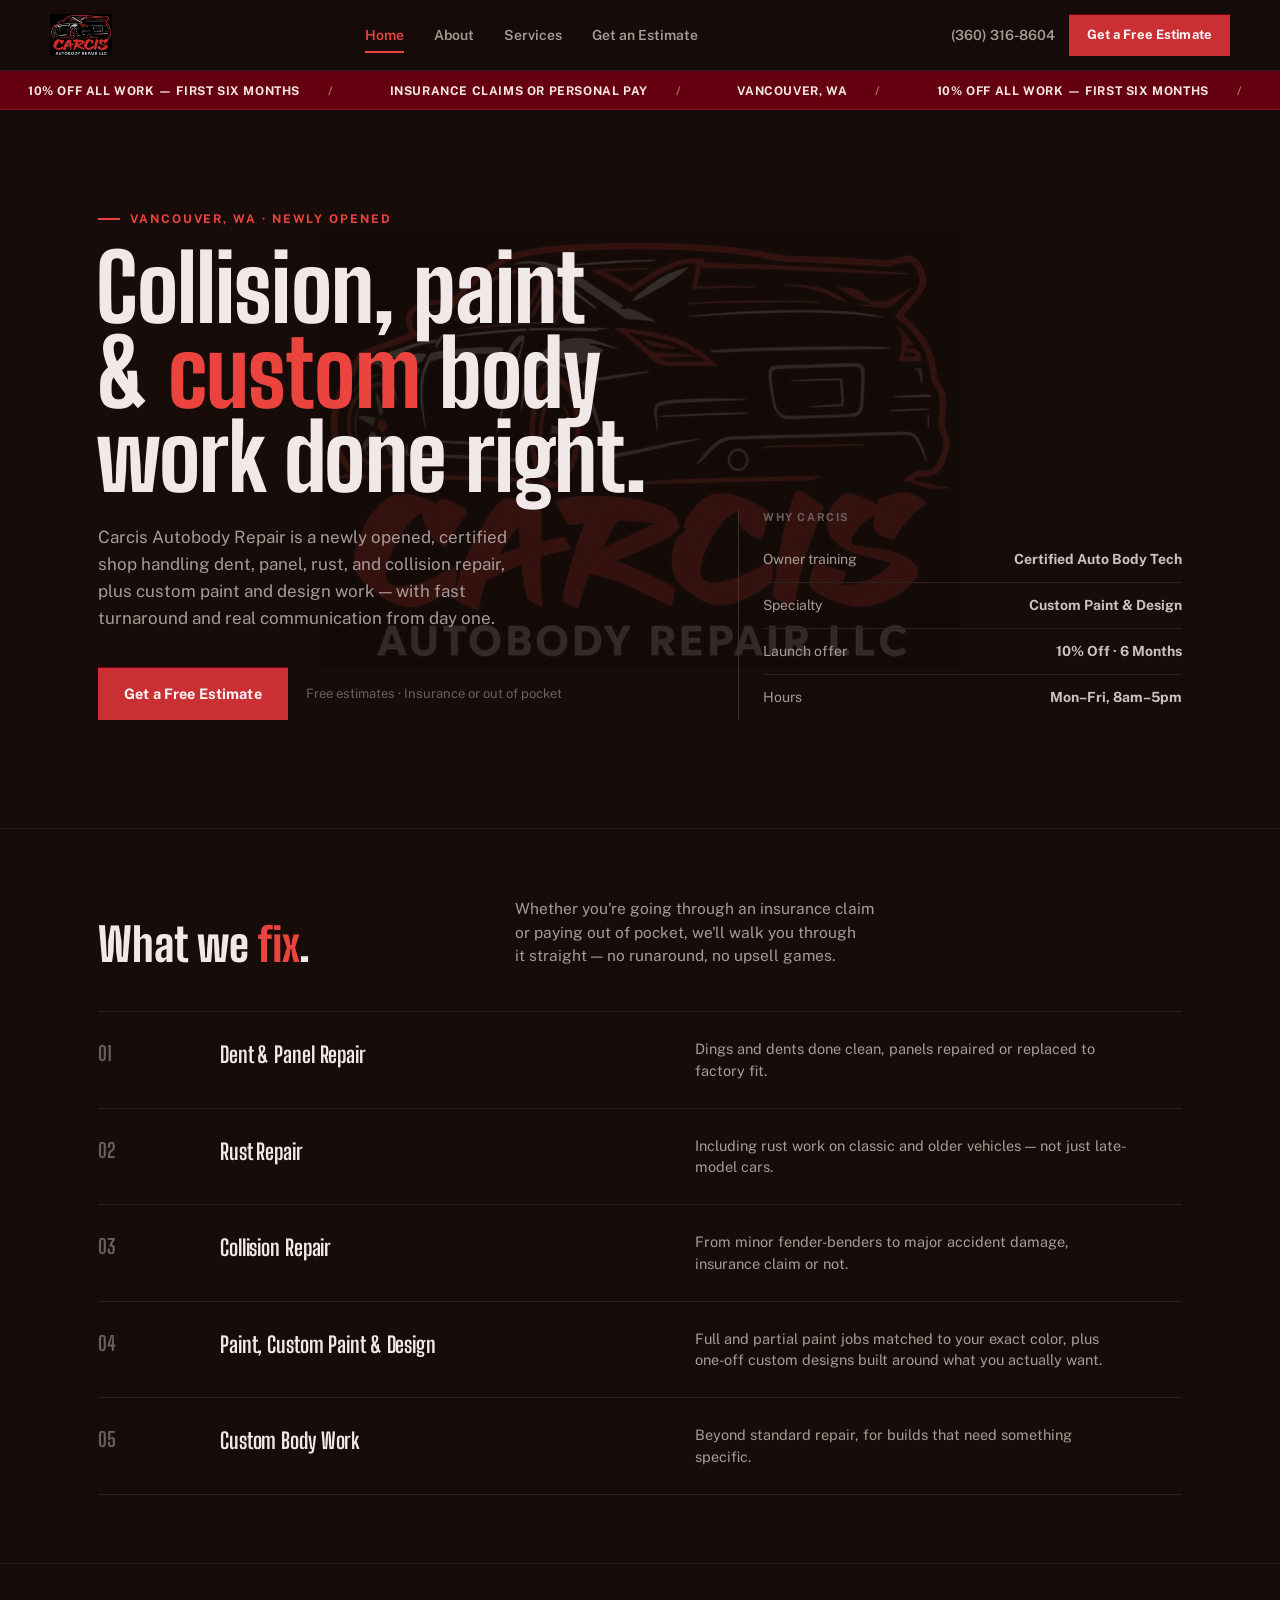
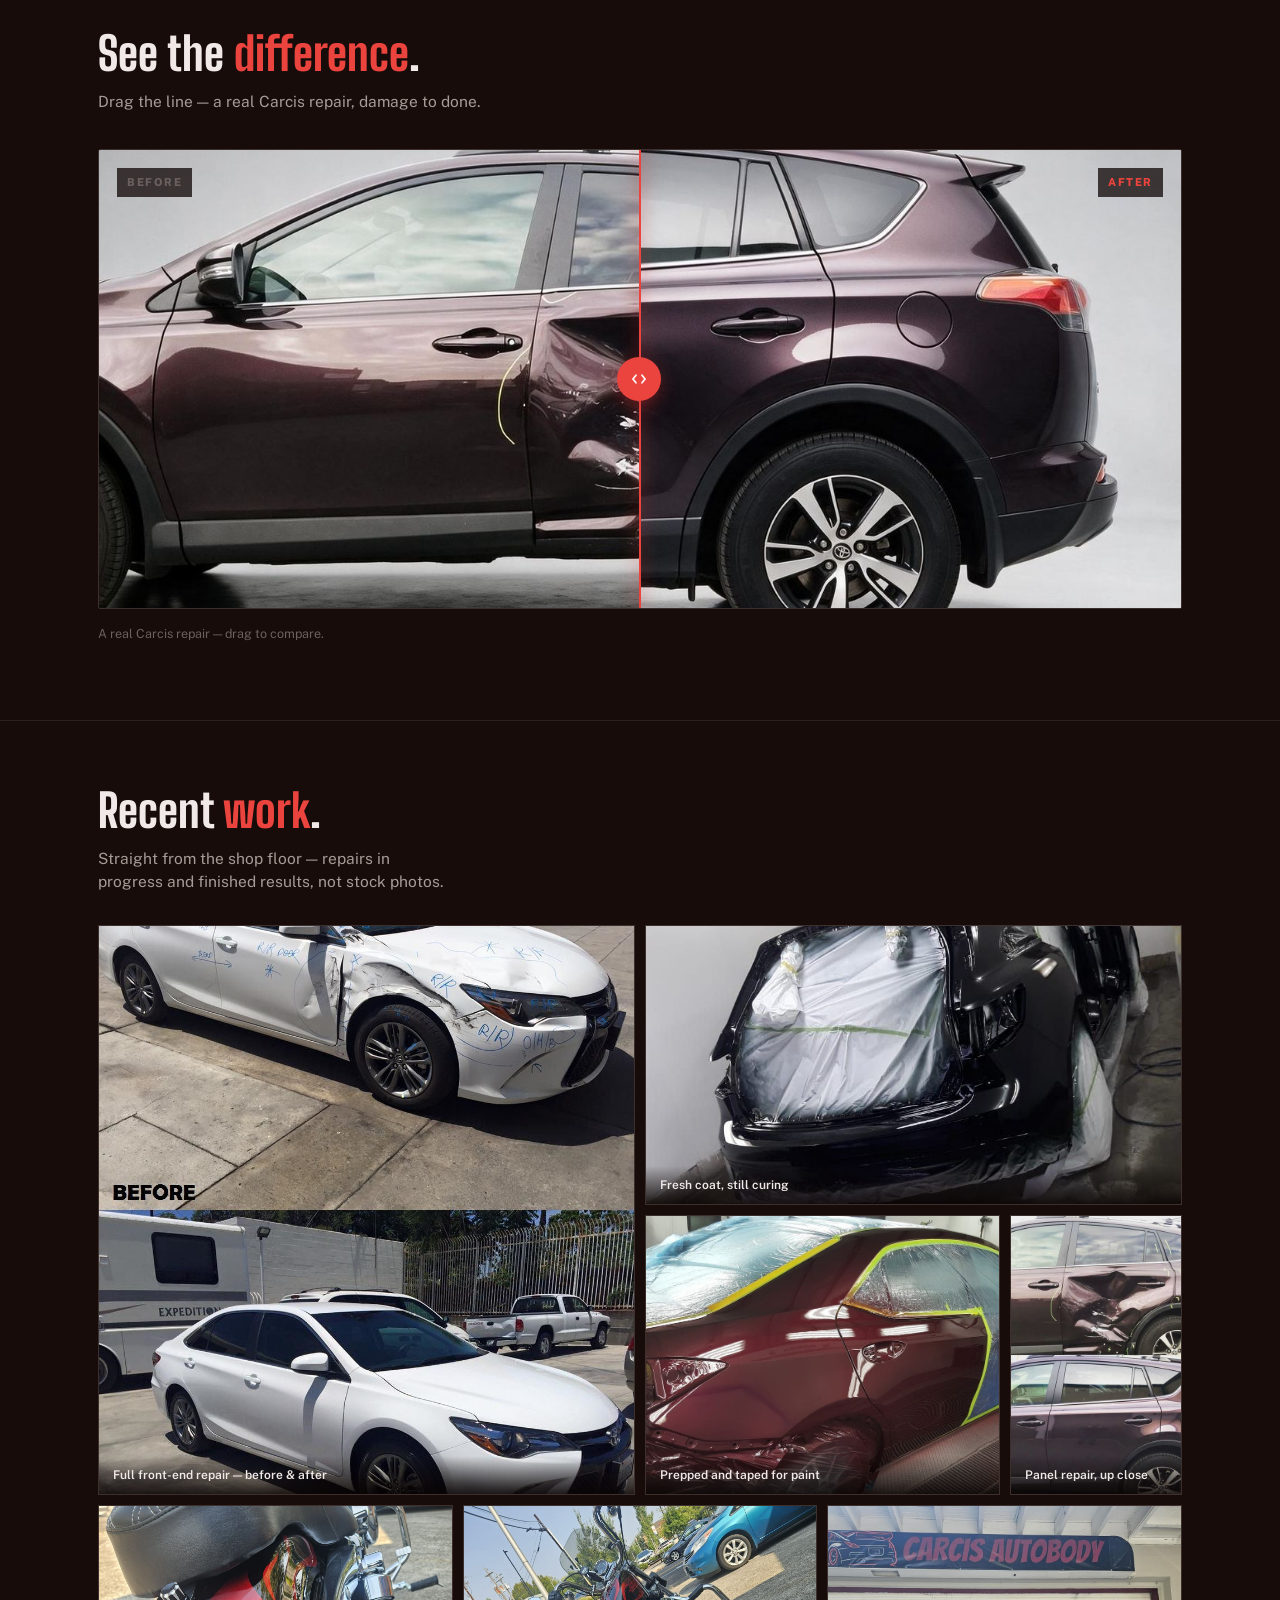
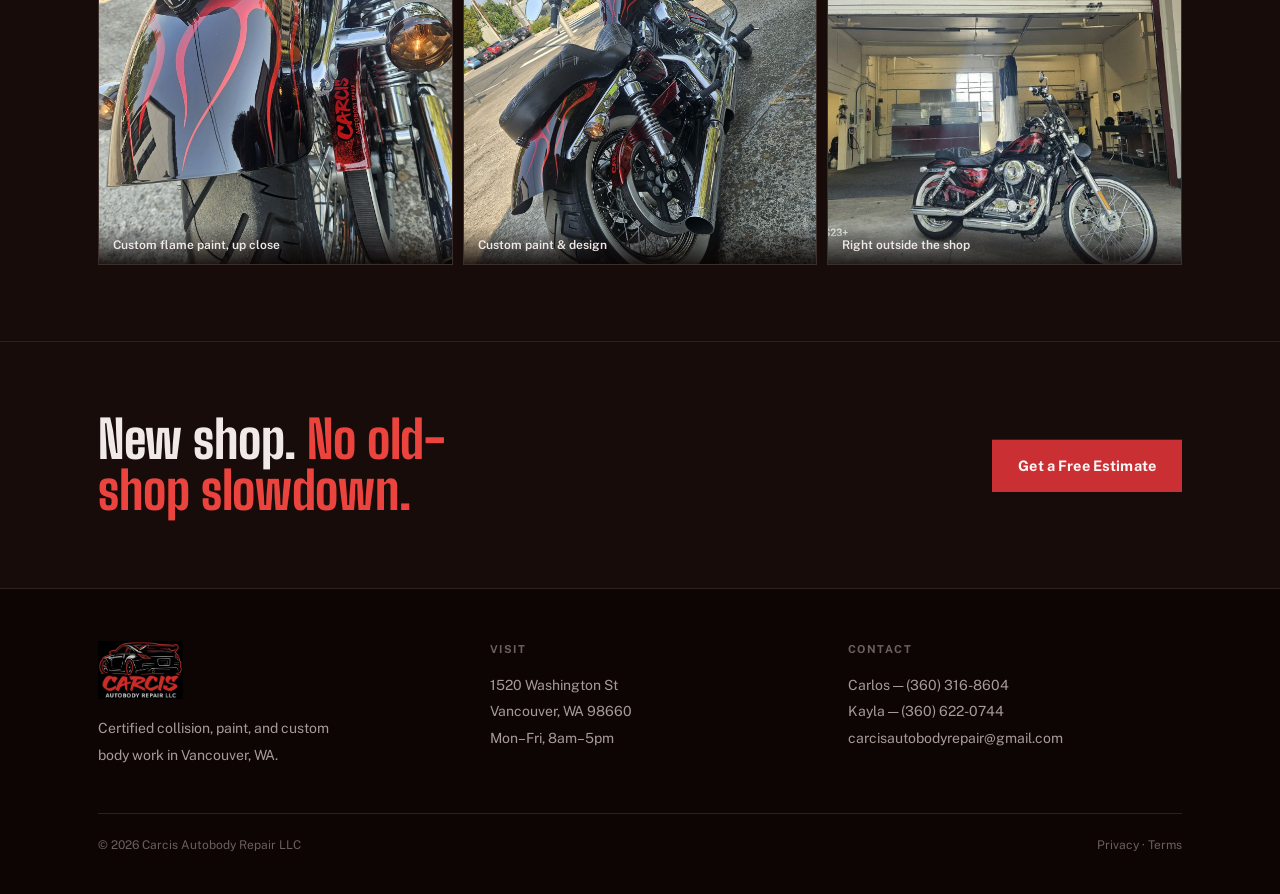
==== commit 80f78262: "Add custom motorcycle paint work to Home gallery" ====
--- a/index.html
+++ b/index.html
@@ -276,6 +276,18 @@
         <img src="assets/photos/rav4-detail.jpg" alt="Close-up of a repaired door panel on a maroon RAV4, before and after" loading="lazy" width="736" height="736">
         <span class="gallery-caption">Panel repair, up close</span>
       </div>
+      <div class="gallery-item e">
+        <img src="assets/photos/moto-fender-closeup.jpg" alt="Close-up of a custom red flame paint job on a motorcycle rear fender, with a Carcis Autobody Repair license plate frame" loading="lazy" width="1400" height="1866">
+        <span class="gallery-caption">Custom flame paint, up close</span>
+      </div>
+      <div class="gallery-item f">
+        <img src="assets/photos/moto-front.jpg" alt="Front view of a custom-painted Harley Davidson motorcycle with red flame details" loading="lazy" width="1400" height="1866">
+        <span class="gallery-caption">Custom paint &amp; design</span>
+      </div>
+      <div class="gallery-item g">
+        <img src="assets/photos/moto-shopfront.jpg" alt="Custom motorcycle parked outside the Carcis Autobody Repair shop" loading="lazy" width="1400" height="1050">
+        <span class="gallery-caption">Right outside the shop</span>
+      </div>
     </div>
   </div>
 </section>
--- a/styles/site.css
+++ b/styles/site.css
@@ -435,13 +435,13 @@
 .gallery-grid {
   display: grid;
   grid-template-columns: repeat(6, 1fr);
-  grid-template-rows: repeat(2, minmax(160px, 240px));
+  grid-template-rows: repeat(2, minmax(160px, 240px)) minmax(220px, 320px);
   gap: 10px;
-  grid-template-areas: "a a a b b b" "a a a c c d";
-}
-@media (min-width: 780px) { .gallery-grid { grid-template-rows: repeat(2, minmax(200px, 280px)); } }
+  grid-template-areas: "a a a b b b" "a a a c c d" "e e f f g g";
+}
+@media (min-width: 780px) { .gallery-grid { grid-template-rows: repeat(2, minmax(200px, 280px)) minmax(260px, 360px); } }
 @media (max-width: 719px) {
-  .gallery-grid { grid-template-columns: 1fr; grid-template-rows: none; grid-template-areas: "a" "b" "c" "d"; gap: 12px; }
+  .gallery-grid { grid-template-columns: 1fr; grid-template-rows: none; grid-template-areas: "a" "b" "c" "d" "e" "f" "g"; gap: 12px; }
   .gallery-item { aspect-ratio: 4 / 3; }
 }
 .gallery-item { position: relative; overflow: hidden; border: 1px solid var(--line); background: var(--canvas-deep); }
@@ -449,6 +449,9 @@
 .gallery-item.b { grid-area: b; }
 .gallery-item.c { grid-area: c; }
 .gallery-item.d { grid-area: d; }
+.gallery-item.e { grid-area: e; }
+.gallery-item.f { grid-area: f; }
+.gallery-item.g { grid-area: g; }
 .gallery-item img { width: 100%; height: 100%; object-fit: cover; display: block; transition: transform 0.6s var(--ease-snap); }
 .gallery-item:hover img { transform: scale(1.04); }
 .gallery-caption {
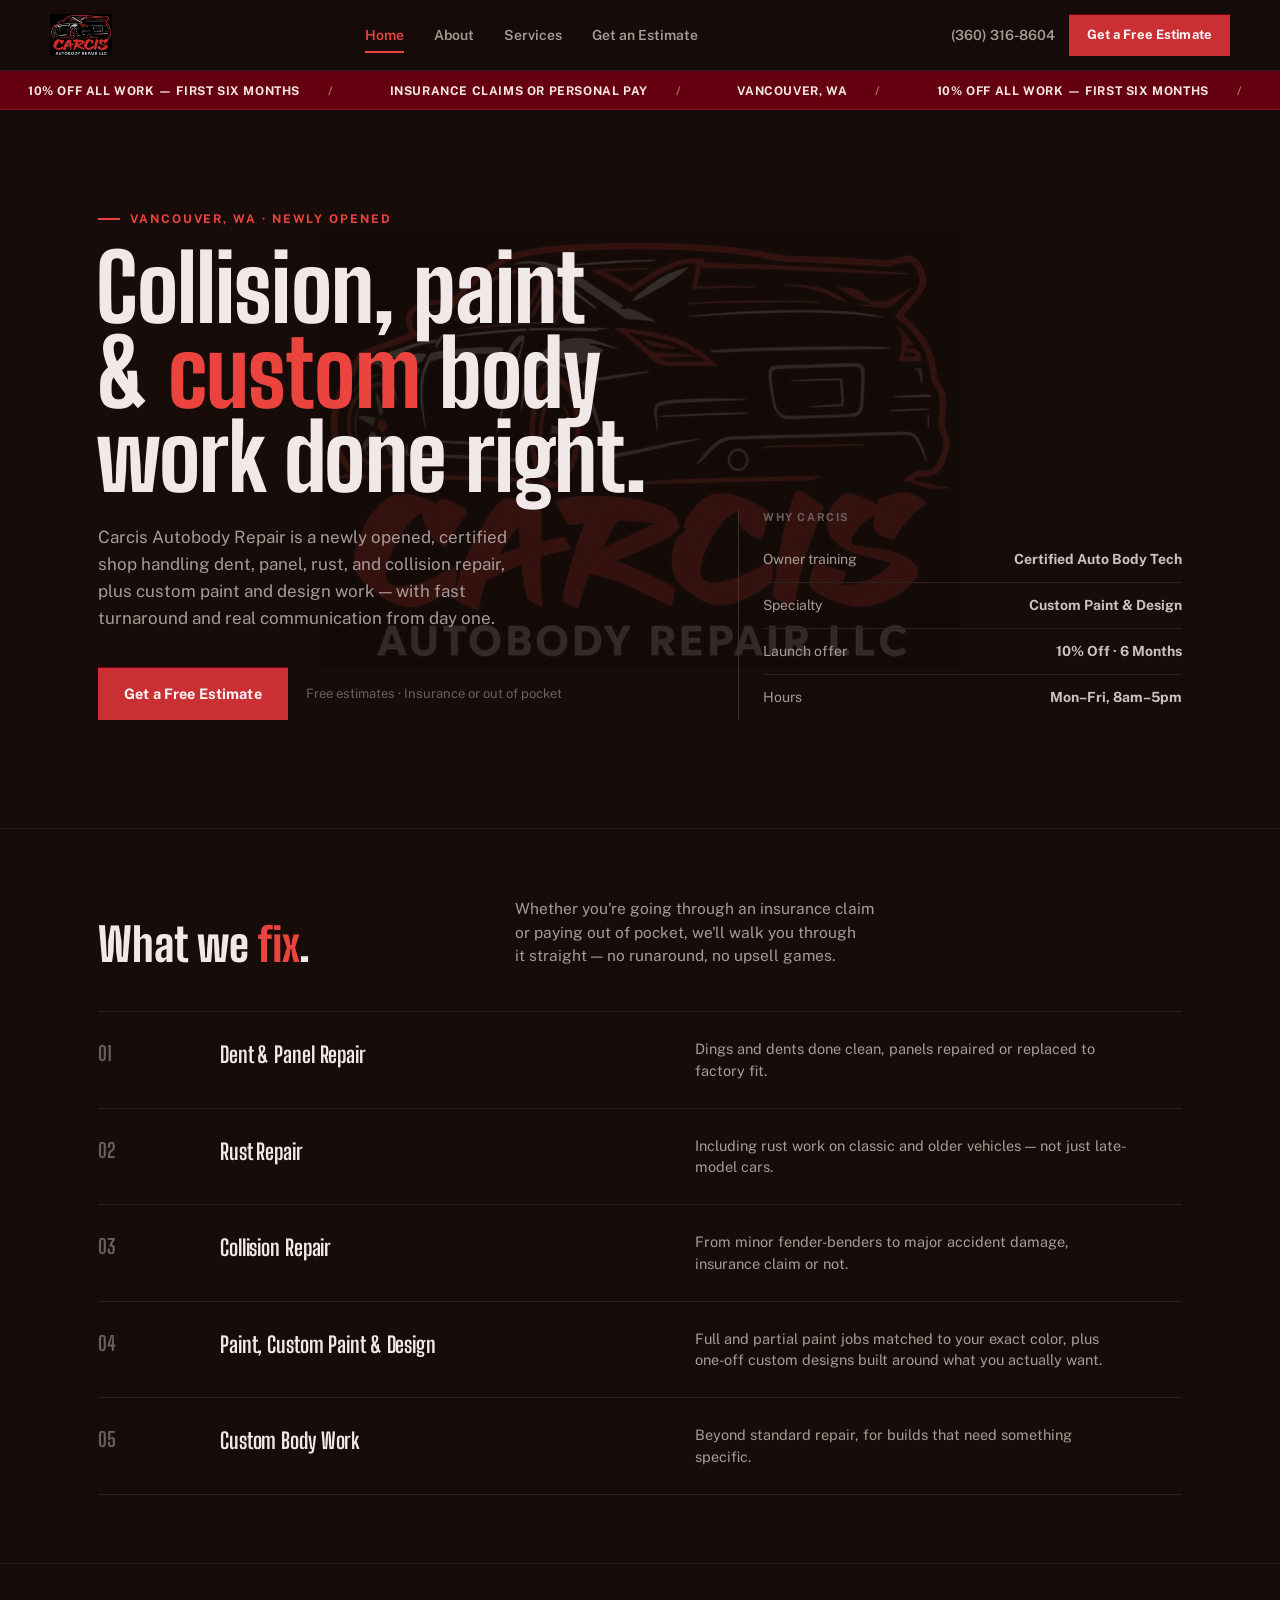
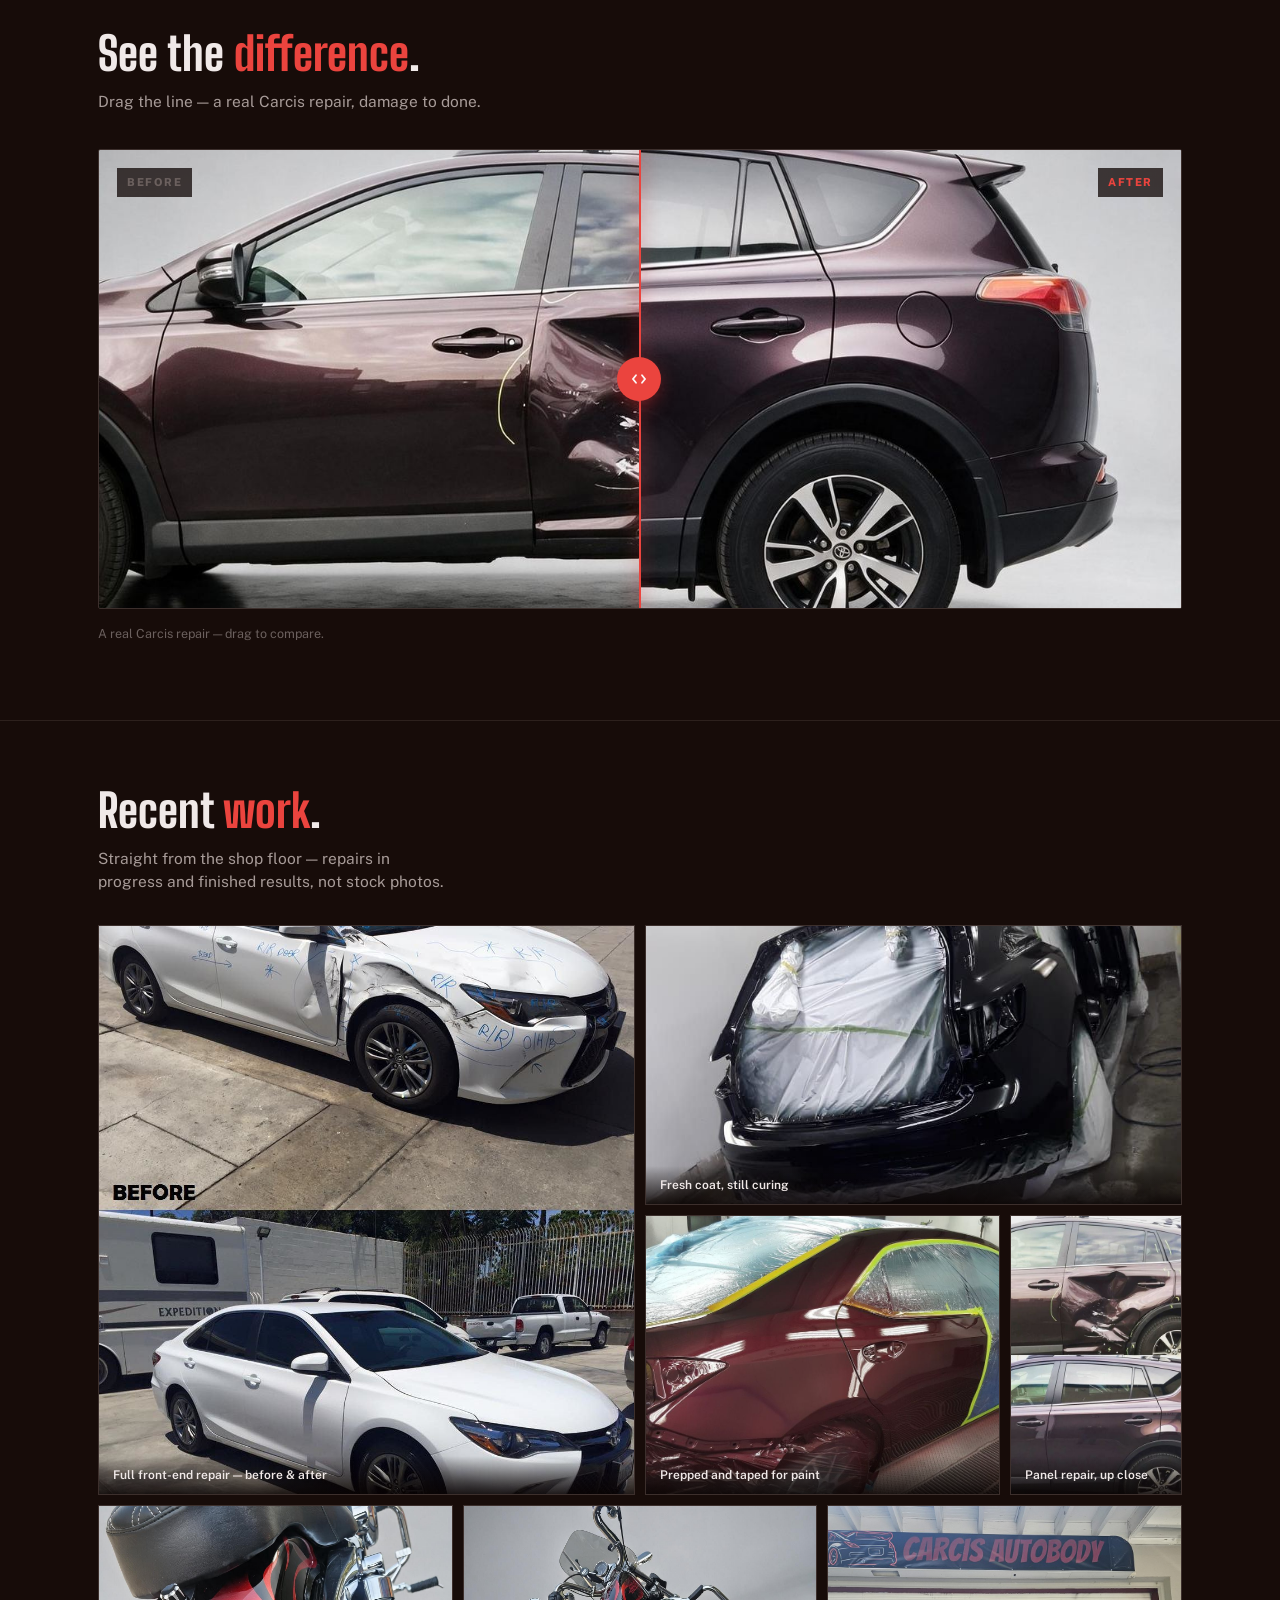
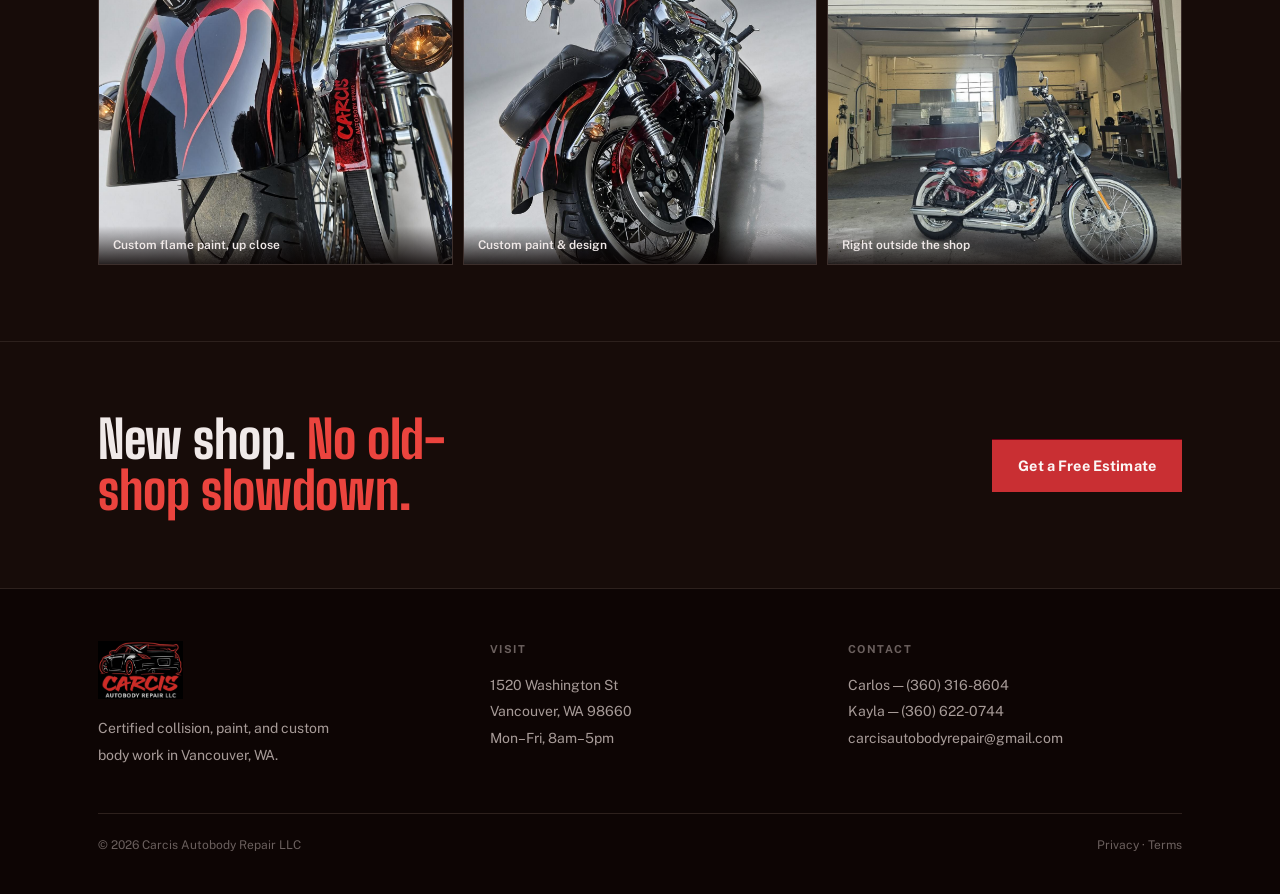
==== commit f84b75d0: "Replace motorcycle gallery photos with clean studio-background versions" ====
--- a/index.html
+++ b/index.html
@@ -277,11 +277,11 @@
         <span class="gallery-caption">Panel repair, up close</span>
       </div>
       <div class="gallery-item e">
-        <img src="assets/photos/moto-fender-closeup.jpg" alt="Close-up of a custom red flame paint job on a motorcycle rear fender, with a Carcis Autobody Repair license plate frame" loading="lazy" width="1400" height="1866">
+        <img src="assets/photos/moto-fender-closeup.jpg" alt="Close-up of a custom red flame paint job on a motorcycle rear fender, with a Carcis Autobody Repair license plate frame" loading="lazy" width="1328" height="1760">
         <span class="gallery-caption">Custom flame paint, up close</span>
       </div>
       <div class="gallery-item f">
-        <img src="assets/photos/moto-front.jpg" alt="Front view of a custom-painted Harley Davidson motorcycle with red flame details" loading="lazy" width="1400" height="1866">
+        <img src="assets/photos/moto-front.jpg" alt="Front view of a custom-painted Harley Davidson motorcycle with red flame details" loading="lazy" width="1328" height="1760">
         <span class="gallery-caption">Custom paint &amp; design</span>
       </div>
       <div class="gallery-item g">
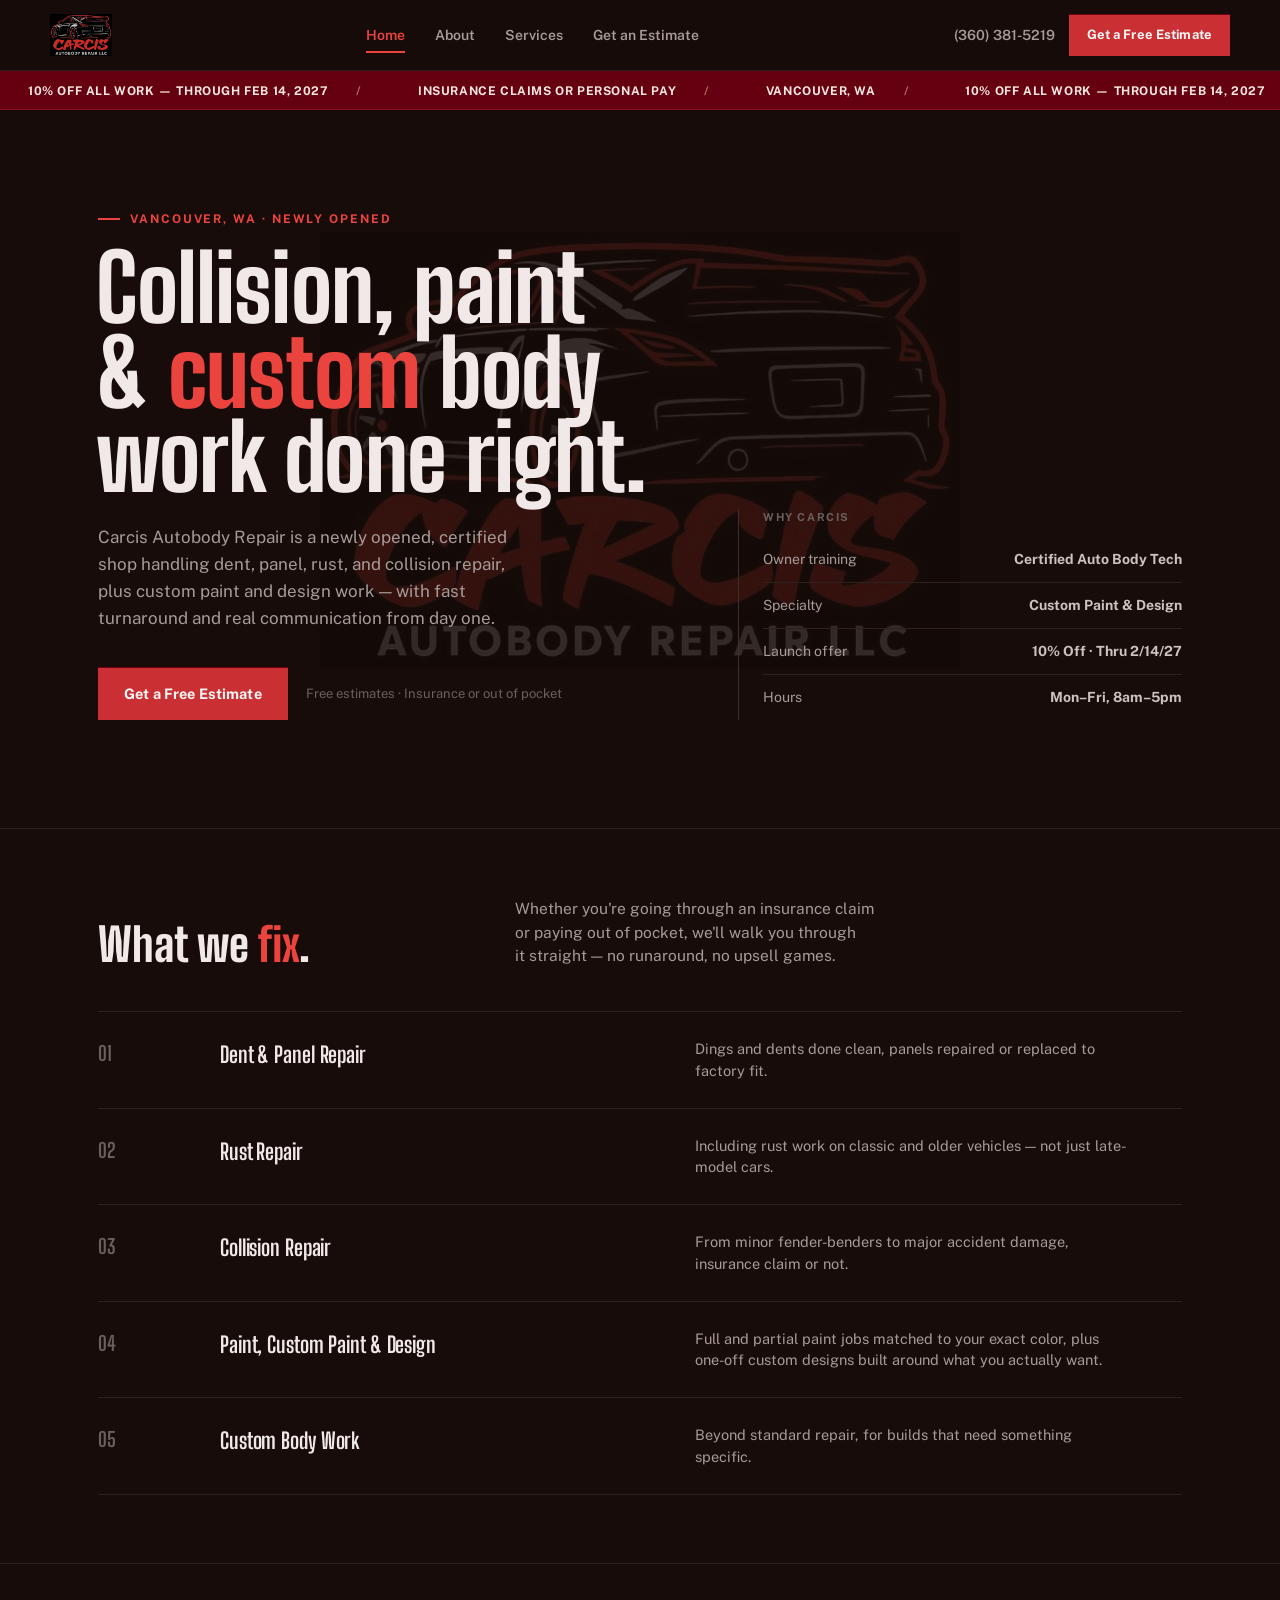
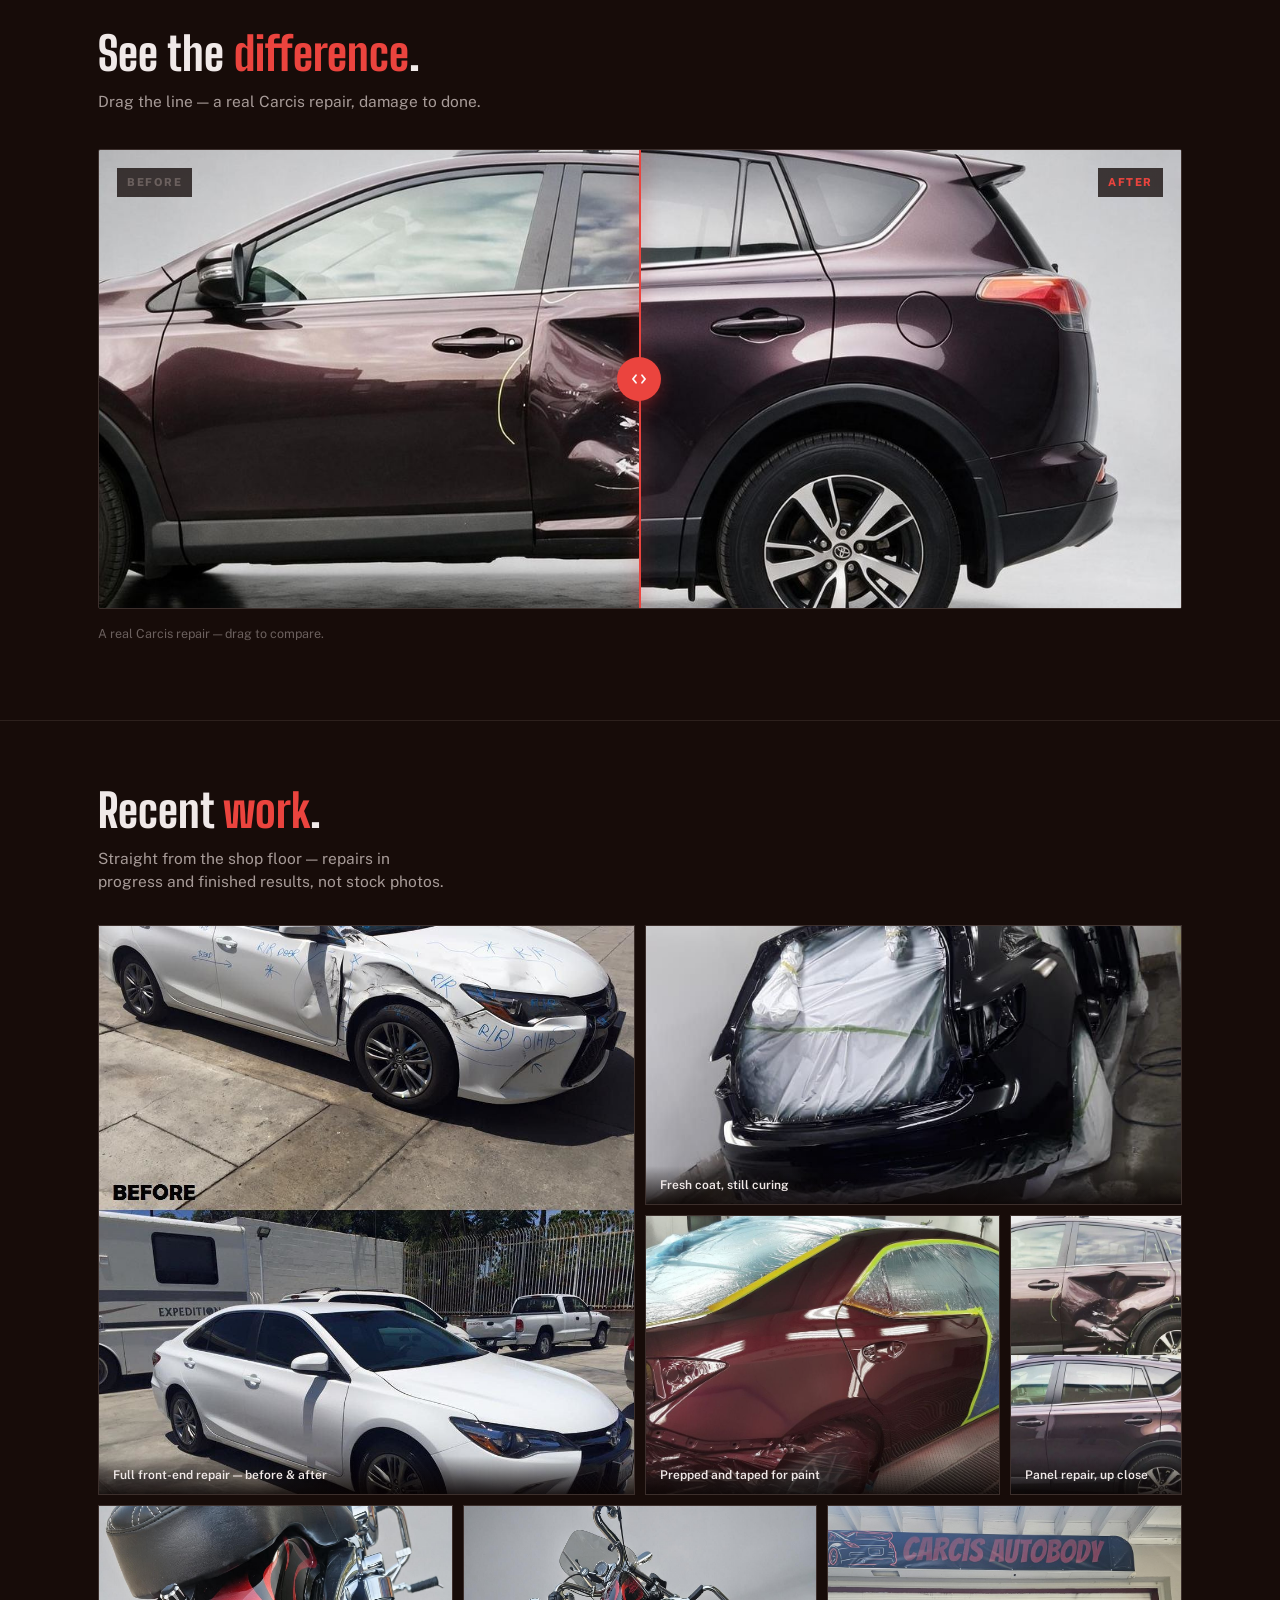
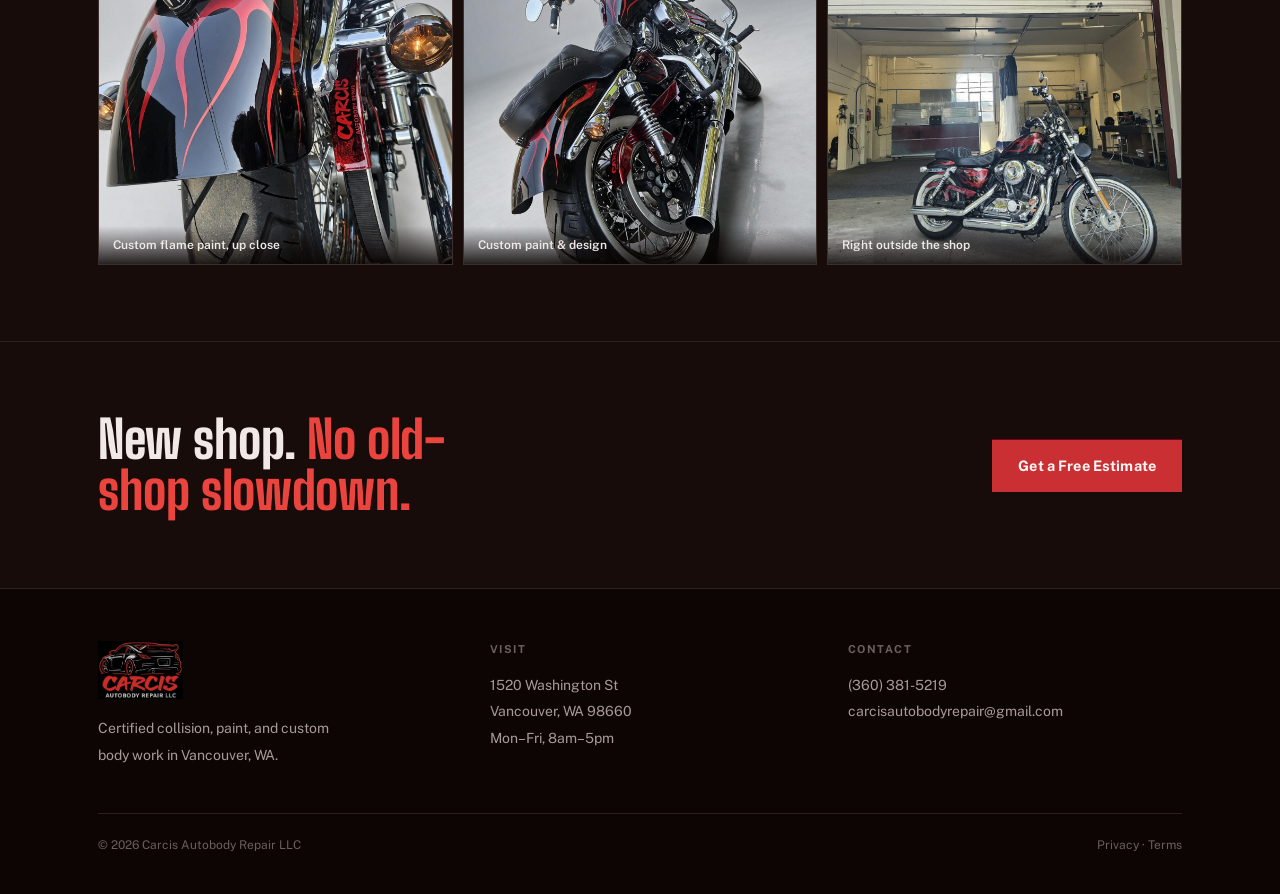
==== commit b47c7573: "Replace Carlos/Kayla numbers with single business line, add promo expiration date (2/14/27)" ====
--- a/index.html
+++ b/index.html
@@ -4,7 +4,7 @@
 <meta charset="UTF-8">
 <meta name="viewport" content="width=device-width, initial-scale=1.0">
 <title>Carcis Autobody Repair | Collision, Paint &amp; Custom Body Work in Vancouver, WA</title>
-<meta name="description" content="Certified collision repair, paint, and custom body work in Vancouver, WA. Free estimates, insurance or personal pay. 10% off for our first six months.">
+<meta name="description" content="Certified collision repair, paint, and custom body work in Vancouver, WA. Free estimates, insurance or personal pay. 10% off through February 14, 2027.">
 <link rel="canonical" href="https://www.carcisautobody.com/">
 <meta property="og:type" content="website">
 <meta property="og:site_name" content="Carcis Autobody Repair">
@@ -33,7 +33,7 @@
   "name": "Carcis Autobody Repair",
   "description": "Certified collision repair, paint, and custom body work in Vancouver, WA. Insurance claims or personal pay, free estimates.",
   "url": "https://www.carcisautobody.com",
-  "telephone": "+1-360-316-8604",
+  "telephone": "+1-360-381-5219",
   "email": "carcisautobodyrepair@gmail.com",
   "image": "https://www.carcisautobody.com/assets/logo/carcis-logo.jpg",
   "address": {
@@ -102,7 +102,7 @@
     {
       "@type": "Question",
       "name": "Is there a current promotion?",
-      "acceptedAnswer": { "@type": "Answer", "text": "Yes. Carcis is offering 10% off all work for the first six months since opening." }
+      "acceptedAnswer": { "@type": "Answer", "text": "Yes. Carcis is offering 10% off all work through February 14, 2027." }
     }
   ]
 }
@@ -126,7 +126,7 @@
       <a href="estimate.html">Get an Estimate</a>
     </nav>
     <div class="header-cta">
-      <a class="phone-link" href="tel:+13603168604">(360) 316-8604</a>
+      <a class="phone-link" href="tel:+13603815219">(360) 381-5219</a>
       <a class="btn btn-primary" href="estimate.html">Get a Free Estimate</a>
       <button class="nav-toggle" id="navToggle" aria-label="Open menu" aria-expanded="false">
         <svg viewBox="0 0 24 24" fill="none" stroke="currentColor" stroke-width="2" stroke-linecap="round"><path d="M4 7h16M4 12h16M4 17h16"/></svg>
@@ -149,18 +149,17 @@
     <a href="estimate.html">Get an Estimate</a>
   </nav>
   <div class="nav-mobile-foot">
-    <a href="tel:+13603168604">Carlos — (360) 316-8604</a>
-    <a href="tel:+13606220744">Kayla — (360) 622-0744</a>
+    <a href="tel:+13603815219">(360) 381-5219</a>
     <a href="mailto:carcisautobodyrepair@gmail.com">carcisautobodyrepair@gmail.com</a>
   </div>
 </div>
 
 <div class="ticker" aria-hidden="true">
   <div class="ticker-track">
-    <span>10% OFF ALL WORK — FIRST SIX MONTHS</span>
+    <span>10% OFF ALL WORK — THROUGH FEB 14, 2027</span>
     <span>INSURANCE CLAIMS OR PERSONAL PAY</span>
     <span>VANCOUVER, WA</span>
-    <span>10% OFF ALL WORK — FIRST SIX MONTHS</span>
+    <span>10% OFF ALL WORK — THROUGH FEB 14, 2027</span>
     <span>INSURANCE CLAIMS OR PERSONAL PAY</span>
     <span>VANCOUVER, WA</span>
   </div>
@@ -183,7 +182,7 @@
       <div class="hero-side-label">Why Carcis</div>
       <div class="hero-stat-row"><span>Owner training</span><span>Certified Auto Body Tech</span></div>
       <div class="hero-stat-row"><span>Specialty</span><span>Custom Paint &amp; Design</span></div>
-      <div class="hero-stat-row"><span>Launch offer</span><span>10% Off · 6 Months</span></div>
+      <div class="hero-stat-row"><span>Launch offer</span><span>10% Off · Thru 2/14/27</span></div>
       <div class="hero-stat-row"><span>Hours</span><span>Mon–Fri, 8am–5pm</span></div>
     </div>
   </div>
@@ -319,8 +318,7 @@
       <div>
         <div class="footer-label">Contact</div>
         <p class="footer-line">
-          <a href="tel:+13603168604">Carlos — (360) 316-8604</a><br>
-          <a href="tel:+13606220744">Kayla — (360) 622-0744</a><br>
+          <a href="tel:+13603815219">(360) 381-5219</a><br>
           <a href="mailto:carcisautobodyrepair@gmail.com">carcisautobodyrepair@gmail.com</a>
         </p>
       </div>
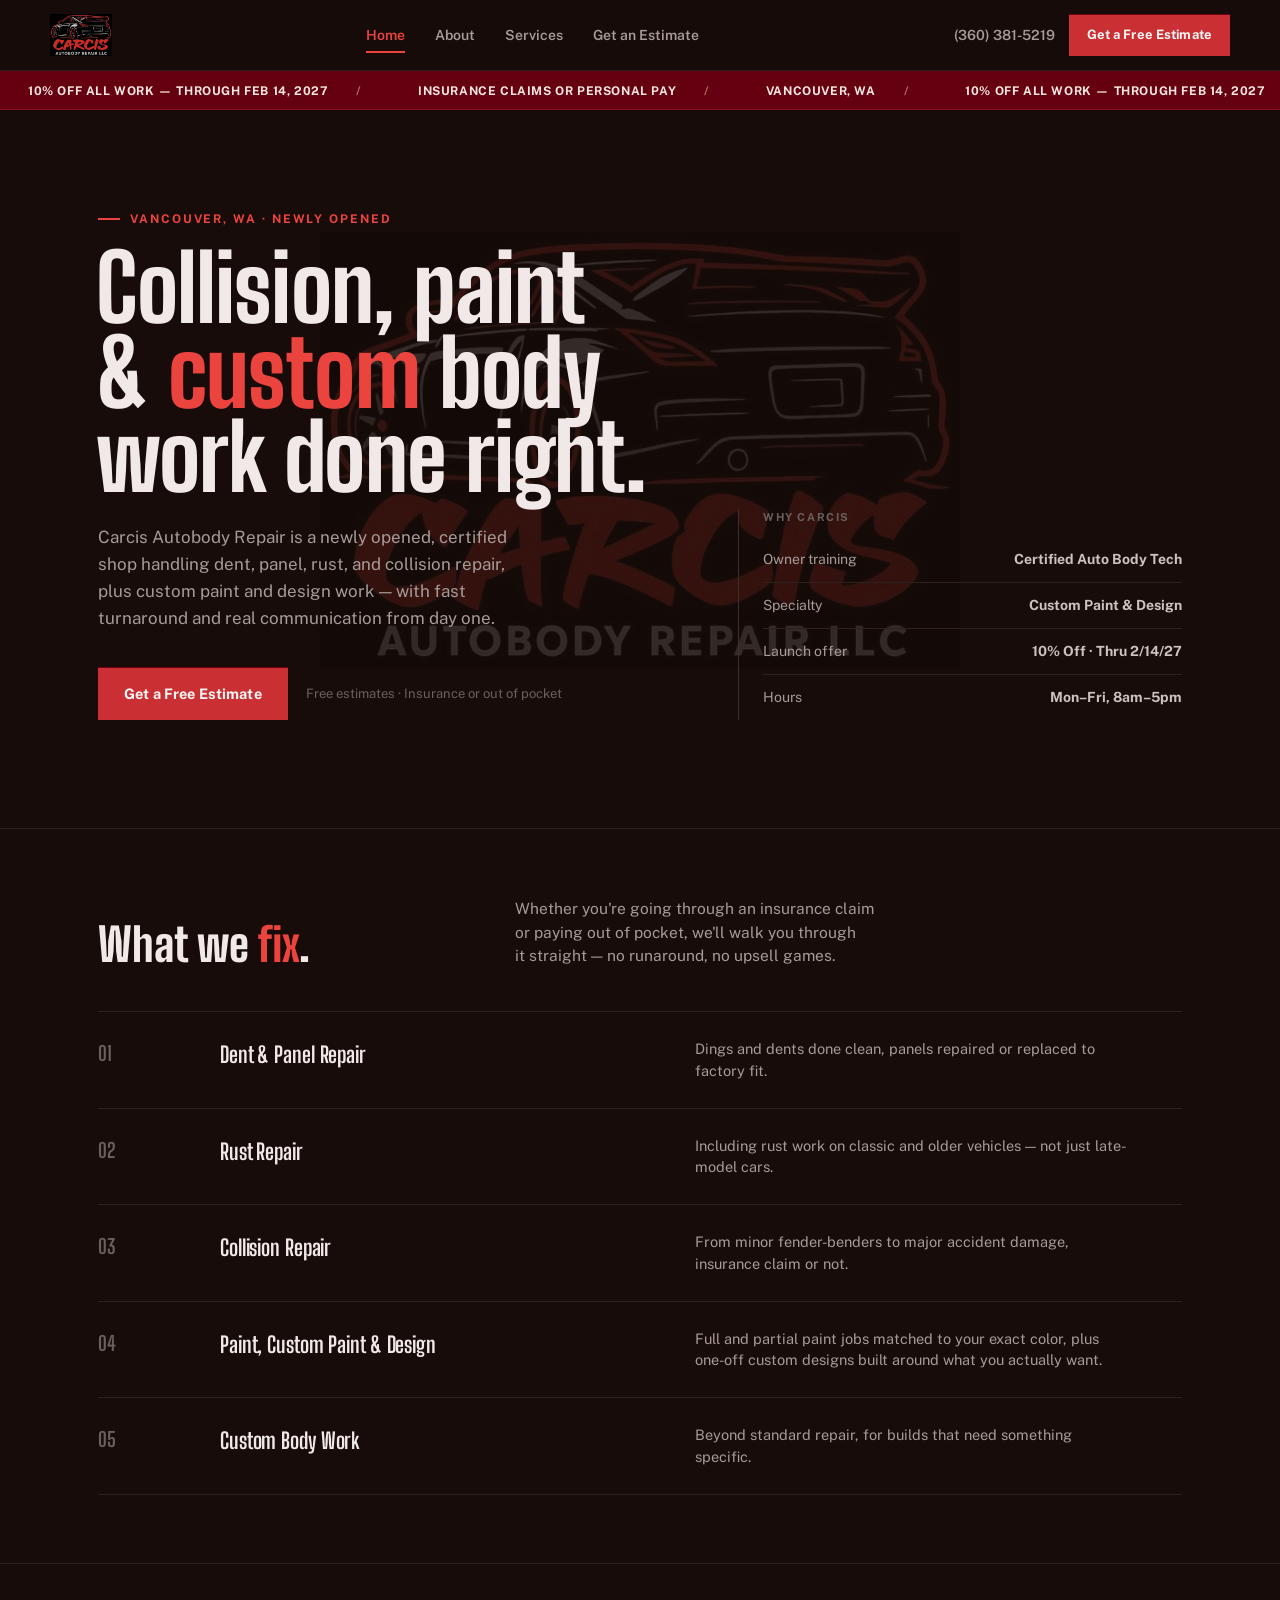
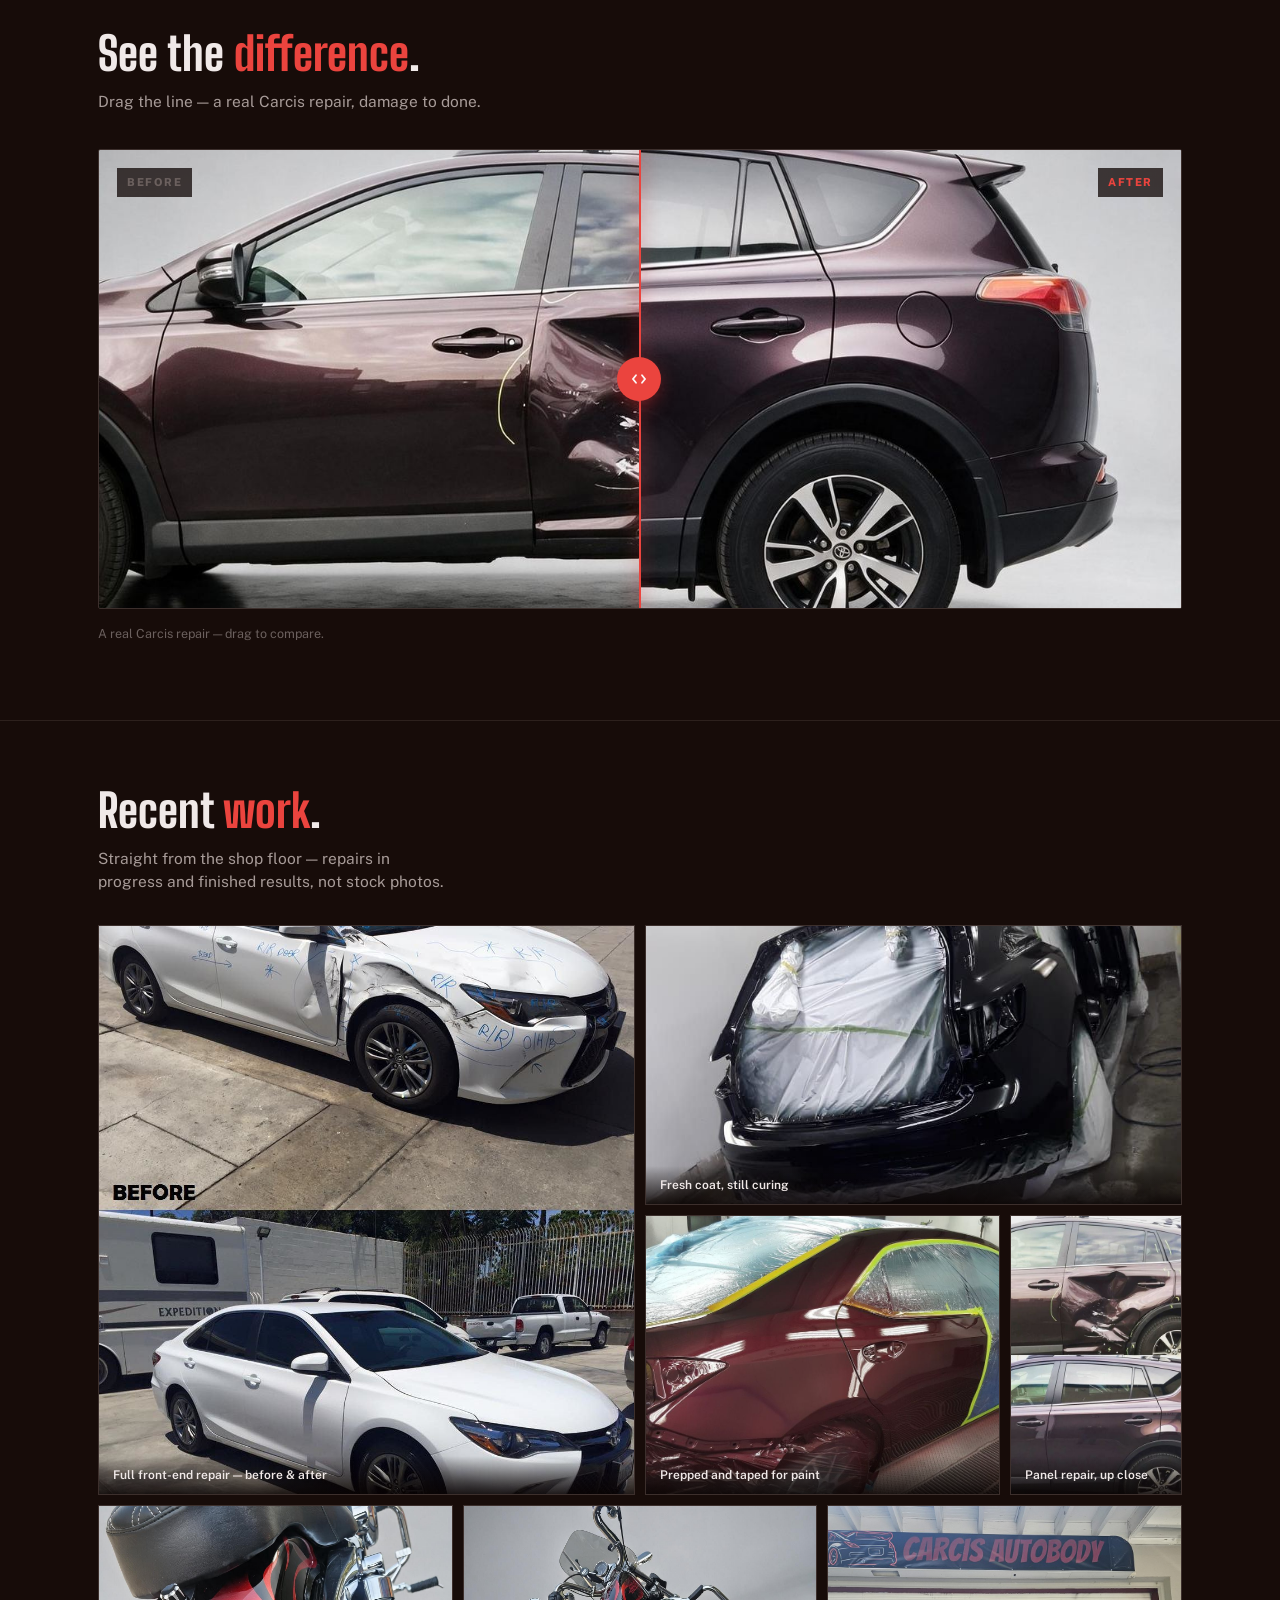
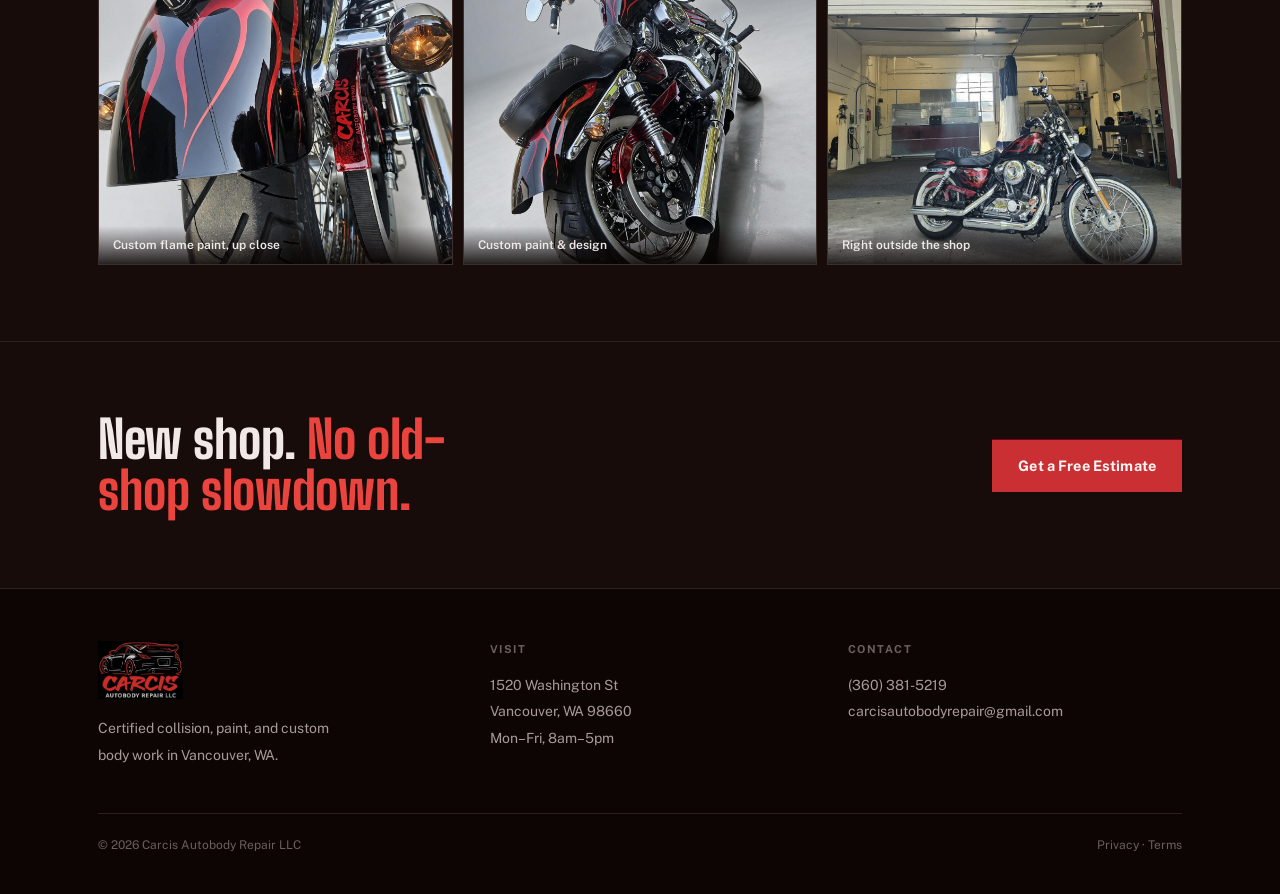
==== commit 2d47db62: "Fix stale CDN cache: rename motorcycle gallery photos to force fresh load" ====
--- a/index.html
+++ b/index.html
@@ -276,15 +276,15 @@
         <span class="gallery-caption">Panel repair, up close</span>
       </div>
       <div class="gallery-item e">
-        <img src="assets/photos/moto-fender-closeup.jpg" alt="Close-up of a custom red flame paint job on a motorcycle rear fender, with a Carcis Autobody Repair license plate frame" loading="lazy" width="1328" height="1760">
+        <img src="assets/photos/moto-fender-closeup-v2.jpg" alt="Close-up of a custom red flame paint job on a motorcycle rear fender, with a Carcis Autobody Repair license plate frame" loading="lazy" width="1328" height="1760">
         <span class="gallery-caption">Custom flame paint, up close</span>
       </div>
       <div class="gallery-item f">
-        <img src="assets/photos/moto-front.jpg" alt="Front view of a custom-painted Harley Davidson motorcycle with red flame details" loading="lazy" width="1328" height="1760">
+        <img src="assets/photos/moto-front-v2.jpg" alt="Front view of a custom-painted Harley Davidson motorcycle with red flame details" loading="lazy" width="1328" height="1760">
         <span class="gallery-caption">Custom paint &amp; design</span>
       </div>
       <div class="gallery-item g">
-        <img src="assets/photos/moto-shopfront.jpg" alt="Custom motorcycle parked outside the Carcis Autobody Repair shop" loading="lazy" width="1400" height="1050">
+        <img src="assets/photos/moto-shopfront-v2.jpg" alt="Custom motorcycle parked outside the Carcis Autobody Repair shop" loading="lazy" width="1400" height="1050">
         <span class="gallery-caption">Right outside the shop</span>
       </div>
     </div>
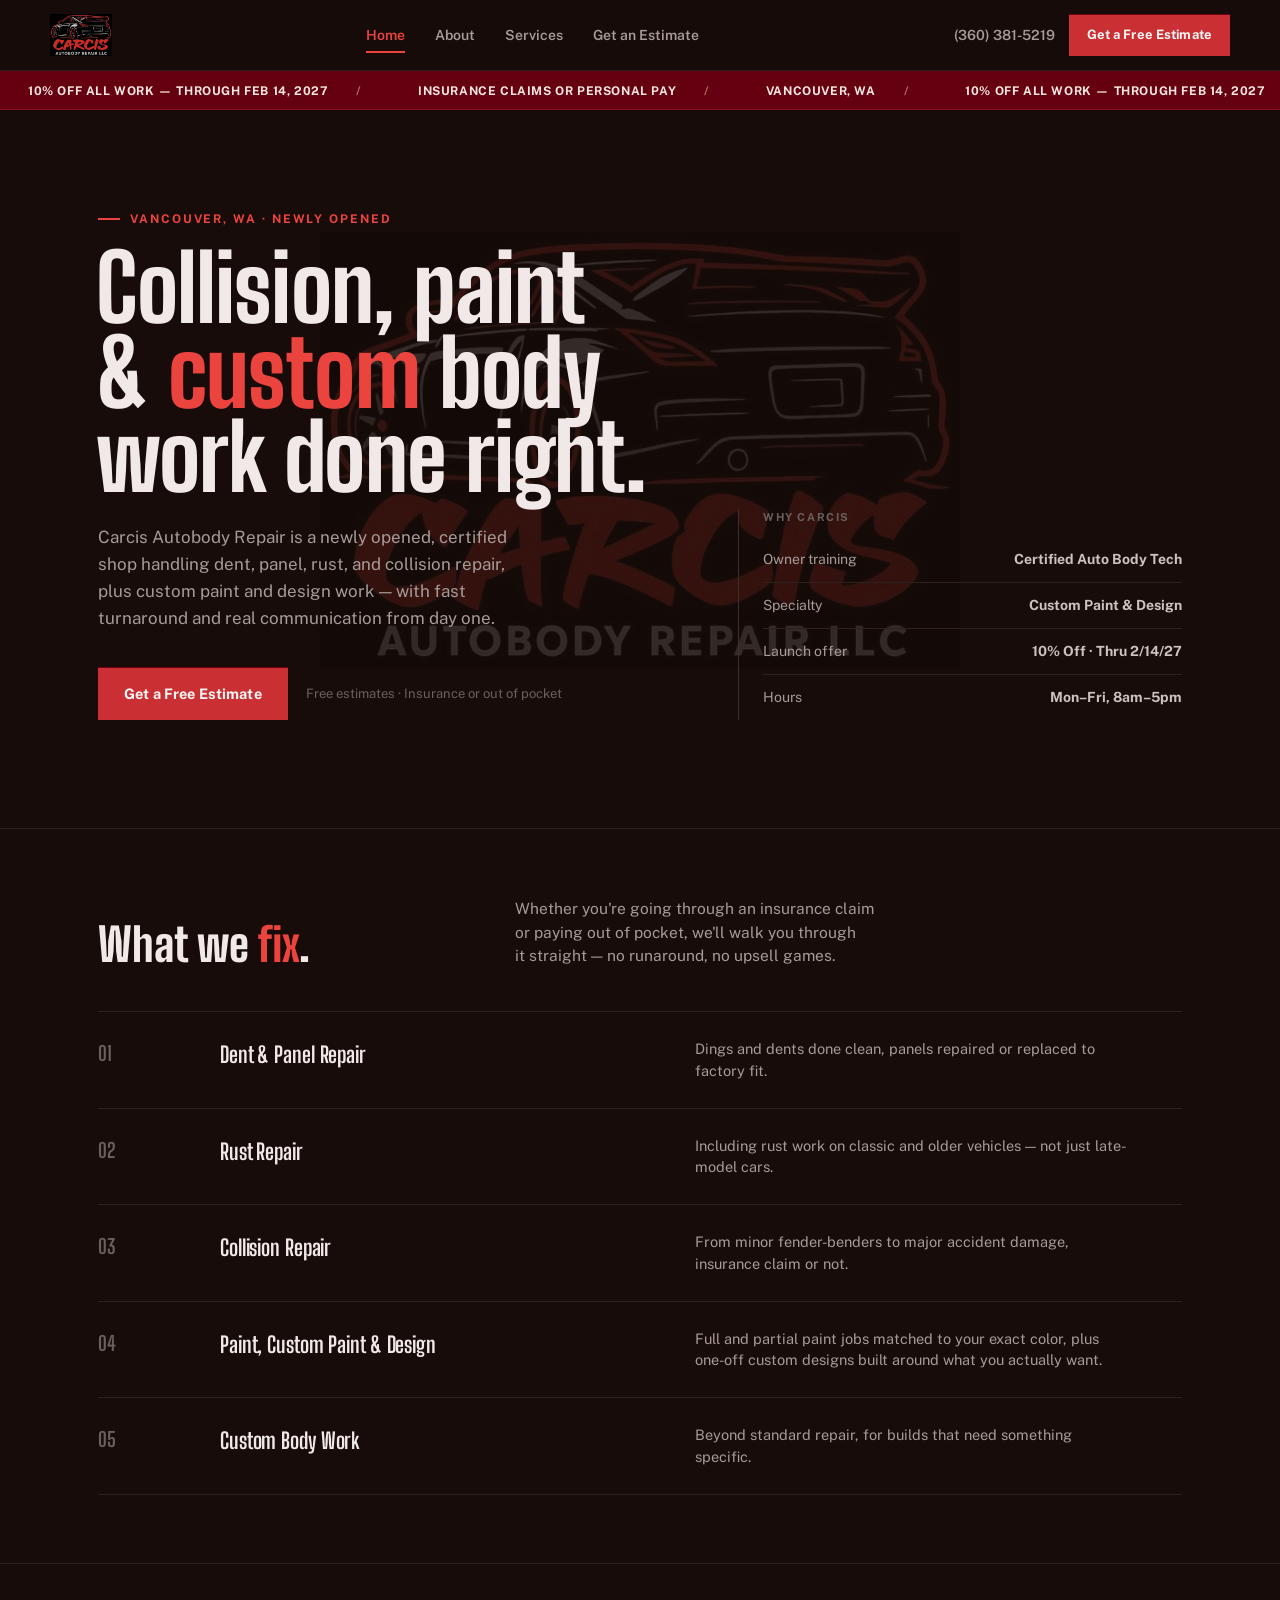
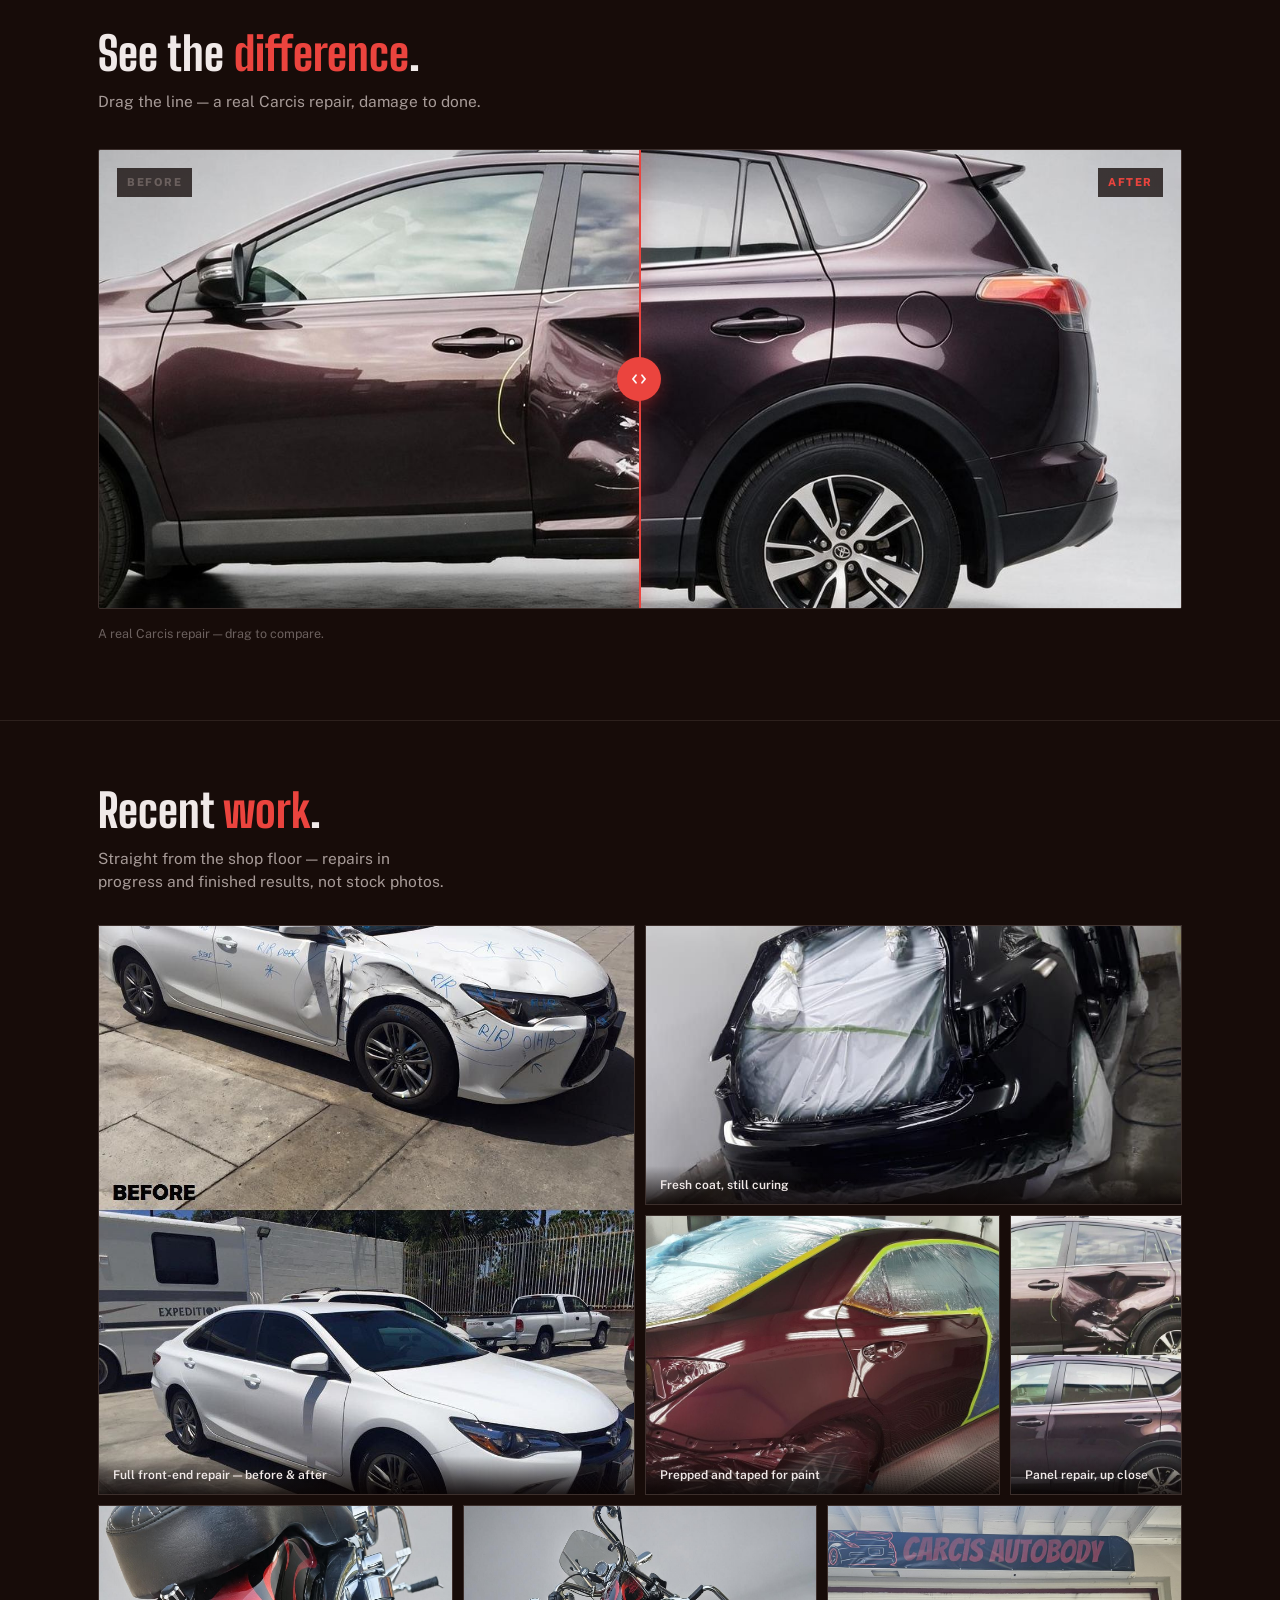
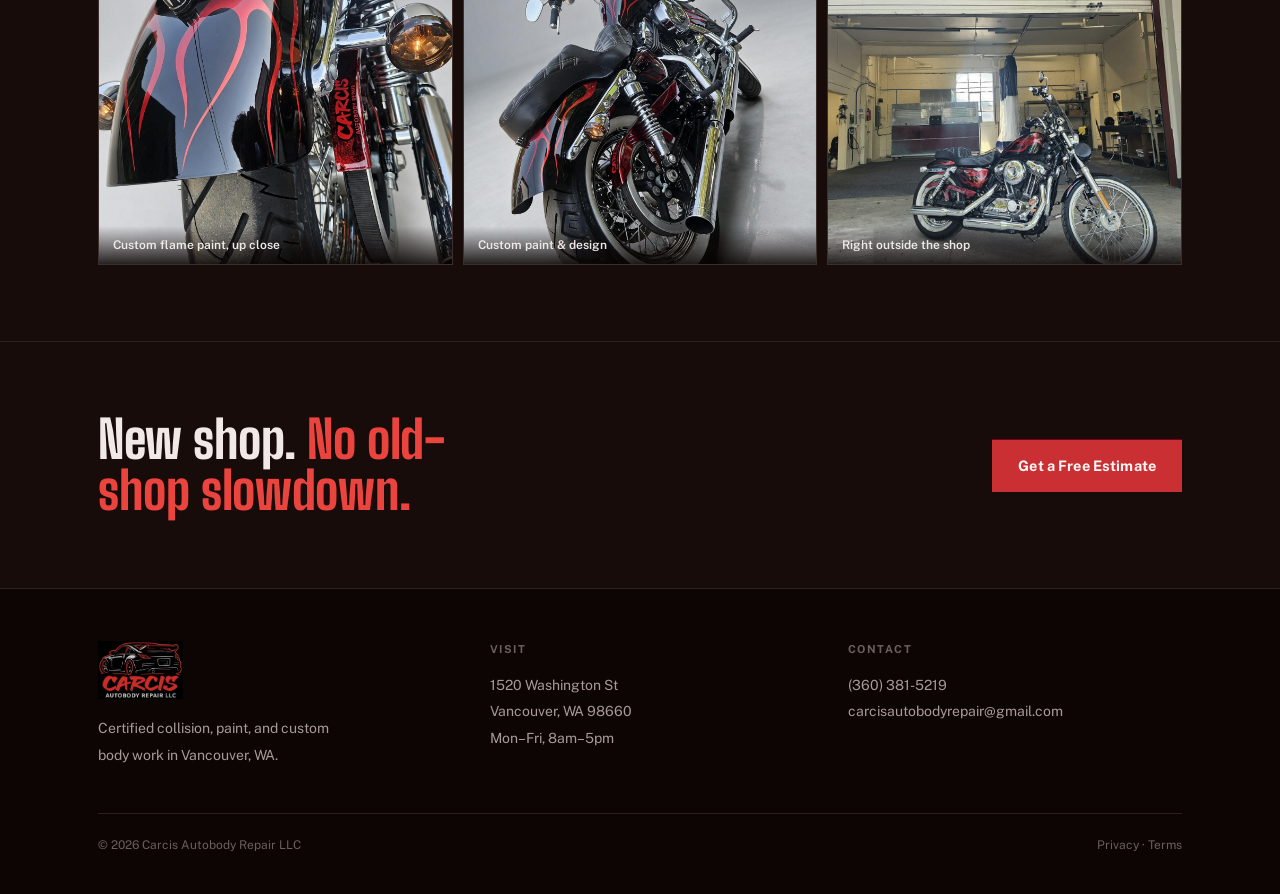
==== commit 8ffb3e6a: "Fix owner name order: Carrasco Cisneros (was Cisneros Carrasco)" ====
--- a/index.html
+++ b/index.html
@@ -59,8 +59,8 @@
     "closes": "17:00"
   },
   "founder": [
-    { "@type": "Person", "name": "Carlos Cisneros Carrasco" },
-    { "@type": "Person", "name": "Kayla Cisneros Carrasco" }
+    { "@type": "Person", "name": "Carlos Carrasco Cisneros" },
+    { "@type": "Person", "name": "Kayla Carrasco Cisneros" }
   ]
 }
 </script>
@@ -345,7 +345,7 @@
   <p>Dents and damaged panels are repaired to factory fit, or replaced when a panel cannot be brought back to spec. See the full breakdown on <a href="/services.html">what Carcis fixes</a>.</p>
 
   <h3>Rust Repair</h3>
-  <p>Rust removal and panel restoration, including work on classic and older vehicles. This is one of owner Carlos Cisneros Carrasco's specialties; read about his background on the <a href="/about.html">About page</a>.</p>
+  <p>Rust removal and panel restoration, including work on classic and older vehicles. This is one of owner Carlos Carrasco Cisneros's specialties; read about his background on the <a href="/about.html">About page</a>.</p>
 
   <h3>Paint and Custom Paint</h3>
   <p>Carcis offers full and partial paint jobs matched to factory color, plus fully custom paint designs and color work for owners who want something specific rather than a standard repaint.</p>
